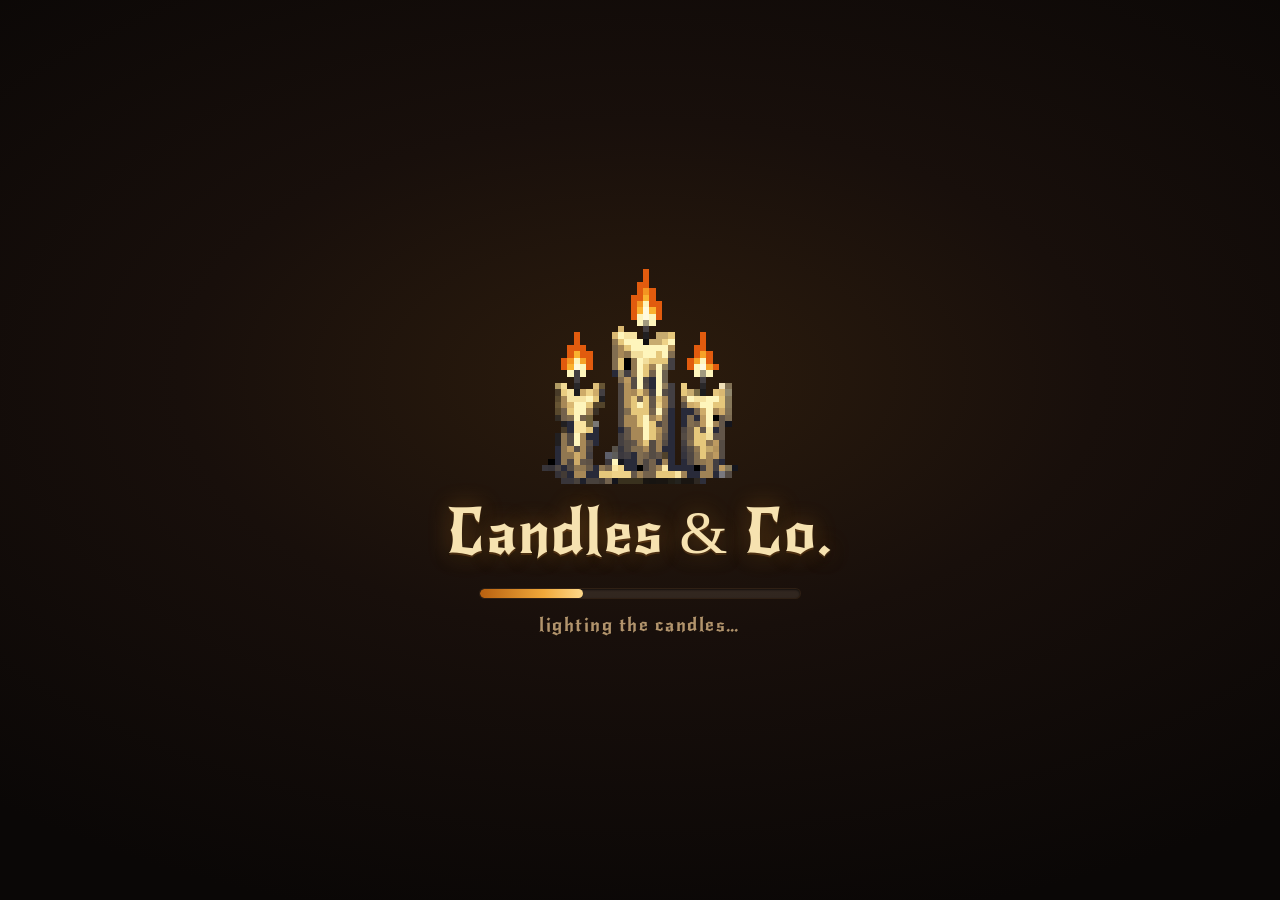
==== index.html @ 431077dd "deploy web build from bc159757f0d2effeca70d7230d800699253ac6e7 majicmaj/bonemates@bc159757f0d2effeca" ====
<!DOCTYPE html>
<html lang="en">
	<head>
		<meta charset="utf-8">
		<meta name="viewport" content="width=device-width, user-scalable=no, initial-scale=1.0">
		<title>Candles & Company</title>
		<style>
html, body, #canvas {
	margin: 0;
	padding: 0;
	border: 0;
}

body {
	color: white;
	background-color: black;
	overflow: hidden;
	touch-action: none;
}

#canvas {
	display: block;
}

#canvas:focus {
	outline: none;
}

#status, #status-splash, #status-progress {
	position: absolute;
	left: 0;
	right: 0;
}

#status, #status-splash {
	top: 0;
	bottom: 0;
}

#status {
	background-color: #0b0807;
	display: flex;
	flex-direction: column;
	justify-content: center;
	align-items: center;
	visibility: hidden;
}

#status-splash {
	max-height: 100%;
	max-width: 100%;
	margin: auto;
}

#status-splash.show-image--false {
	display: none;
}

#status-splash.fullsize--true {
	height: 100%;
	width: 100%;
	object-fit: contain;
}

#status-splash.use-filter--false {
	image-rendering: pixelated;
}

#status-progress, #status-notice {
	display: none;
}

#status-progress {
	bottom: 10%;
	width: 50%;
	margin: 0 auto;
}

#status-notice {
	background-color: #5b3943;
	border-radius: 0.5rem;
	border: 1px solid #9b3943;
	color: #e0e0e0;
	font-family: 'Noto Sans', 'Droid Sans', Arial, sans-serif;
	line-height: 1.3;
	margin: 0 2rem;
	overflow: hidden;
	padding: 1rem;
	text-align: center;
	z-index: 1;
}
		</style>
		<meta name='apple-mobile-web-app-capable' content='yes'><meta name='mobile-web-app-capable' content='yes'><meta name='apple-mobile-web-app-status-bar-style' content='black-translucent'><meta name='apple-mobile-web-app-title' content='Candles & Company'><meta name='theme-color' content='#0b0807'><link rel='icon' type='image/png' sizes='48x48' href='[data-uri]'><link rel='apple-touch-icon' type='image/png' href='[data-uri]'><style>@font-face{font-family:'NewRocker';font-display:swap;src:url([data-uri]) format('woff')}#status{background:radial-gradient(ellipse 78% 62% at 50% 42%,#2c1c0d 0%,#180f0b 46%,#0a0706 100%)!important;display:flex!important;flex-direction:column!important;align-items:center!important;justify-content:center!important;gap:0!important;padding:clamp(12px,4vh,44px) clamp(14px,5vw,48px)!important;box-sizing:border-box!important;overflow:hidden!important;text-align:center}#status-splash,#status-splash.fullsize--true{order:1;flex:0 0 auto;position:static!important;left:auto!important;right:auto!important;top:auto!important;bottom:auto!important;margin:0!important;width:auto!important;height:auto!important;max-width:min(46vw,196px)!important;max-height:min(30vh,224px)!important;object-fit:contain!important;image-rendering:pixelated;image-rendering:crisp-edges;animation:cc-flicker 3.3s ease-in-out infinite}@keyframes cc-flicker{0%,100%{opacity:1;filter:drop-shadow(0 0 22px rgba(255,172,62,.30))}17%{opacity:.96;filter:drop-shadow(0 0 14px rgba(255,172,62,.20))}38%{opacity:1;filter:drop-shadow(0 0 29px rgba(255,192,84,.36))}59%{opacity:.94;filter:drop-shadow(0 0 12px rgba(255,172,62,.17))}78%{opacity:1;filter:drop-shadow(0 0 24px rgba(255,182,72,.32))}}#status::before{order:2;flex:0 0 auto;content:'Candles & Co.';font-family:'NewRocker',Georgia,serif;font-size:clamp(22px,min(6.4vw,8.4vh),62px);line-height:1.08;white-space:nowrap;max-width:100%;margin:clamp(8px,1.8vh,18px) 0 0;color:#f6e2b0;letter-spacing:.02em;text-shadow:0 0 22px rgba(255,164,54,.36),0 2px 0 #3a2410,0 4px 14px rgba(0,0,0,.7)}#status-progress{order:3;flex:0 0 auto;position:static!important;left:auto!important;right:auto!important;top:auto!important;bottom:auto!important;-webkit-appearance:none;appearance:none;width:clamp(140px,42vw,320px)!important;max-width:100%!important;height:clamp(7px,1.1vh,11px)!important;margin:clamp(12px,2.4vh,24px) 0 0!important;padding:0!important;border:0!important;border-radius:99px;background:rgba(255,236,200,.10);box-shadow:inset 0 1px 2px rgba(0,0,0,.6),0 0 0 1px rgba(255,190,110,.09);overflow:hidden}#status-progress::-webkit-progress-bar{background:transparent}#status-progress::-webkit-progress-value{background:linear-gradient(90deg,#b8600f,#f0a83a 62%,#ffd98a);border-radius:99px}#status-progress::-moz-progress-bar{background:linear-gradient(90deg,#b8600f,#f0a83a 62%,#ffd98a);border-radius:99px}#status::after{order:4;flex:0 0 auto;content:'lighting the candles…';font-family:'NewRocker',Georgia,serif;font-size:clamp(11px,min(2.6vw,2.9vh),19px);line-height:1.3;margin:clamp(8px,1.6vh,16px) 0 0;max-width:100%;color:#cdac7e;letter-spacing:.08em;opacity:.85}#status-notice{order:5;flex:0 1 auto;box-sizing:border-box;max-width:min(88vw,560px)!important;max-height:56vh;overflow:auto!important;margin:clamp(12px,2.4vh,24px) 0 0!important;padding:clamp(10px,1.6vh,16px) clamp(12px,2.4vw,20px)!important;background:rgba(58,26,26,.94)!important;border:1px solid rgba(196,90,60,.55)!important;border-radius:10px!important;color:#f2dad0!important;font-family:'Noto Sans','Droid Sans',system-ui,-apple-system,Arial,sans-serif!important;font-size:clamp(12px,1.7vh,15px)!important;line-height:1.45!important;text-align:center!important;overflow-wrap:anywhere;z-index:1}#status:has(#status-notice[style*='block'])::after{display:none}#status:has(#status-notice[style*='block']) #status-splash{max-width:min(30vw,120px)!important;max-height:min(20vh,136px)!important}#status:has(#status-notice[style*='block'])::before{font-size:clamp(19px,min(5.2vw,6.2vh),42px);margin-top:clamp(6px,1.2vh,12px)}@media(prefers-reduced-motion:reduce){#status-splash,#status-splash.fullsize--true{animation:none;filter:drop-shadow(0 0 22px rgba(255,172,62,.30))}}</style>
	</head>
	<body>
		<canvas id="canvas">
			Your browser does not support the canvas tag.
		</canvas>

		<noscript>
			Your browser does not support JavaScript.
		</noscript>

		<div id="status">
			<img id="status-splash" class="show-image--true fullsize--true use-filter--false" src="index.png" alt="">
			<progress id="status-progress"></progress>
			<div id="status-notice"></div>
		</div>

		<script src="index.bc15975.js"></script>
		<script>
const GODOT_CONFIG = {"args":[],"canvasResizePolicy":2,"emscriptenPoolSize":8,"ensureCrossOriginIsolationHeaders":true,"executable":"index.bc15975","experimentalVK":false,"fileSizes":{"index.bc15975.pck":17781012,"index.bc15975.wasm":37700666},"focusCanvas":true,"gdextensionLibs":[],"godotPoolSize":4};
const GODOT_THREADS_ENABLED = false;
const engine = new Engine(GODOT_CONFIG);

(function () {
	const statusOverlay = document.getElementById('status');
	const statusProgress = document.getElementById('status-progress');
	const statusNotice = document.getElementById('status-notice');

	let initializing = true;
	let statusMode = '';

	function setStatusMode(mode) {
		if (statusMode === mode || !initializing) {
			return;
		}
		if (mode === 'hidden') {
			statusOverlay.remove();
			initializing = false;
			return;
		}
		statusOverlay.style.visibility = 'visible';
		statusProgress.style.display = mode === 'progress' ? 'block' : 'none';
		statusNotice.style.display = mode === 'notice' ? 'block' : 'none';
		statusMode = mode;
	}

	function setStatusNotice(text) {
		while (statusNotice.lastChild) {
			statusNotice.removeChild(statusNotice.lastChild);
		}
		const lines = text.split('\n');
		lines.forEach((line) => {
			statusNotice.appendChild(document.createTextNode(line));
			statusNotice.appendChild(document.createElement('br'));
		});
	}

	function displayFailureNotice(err) {
		console.error(err);
		if (err instanceof Error) {
			setStatusNotice(err.message);
		} else if (typeof err === 'string') {
			setStatusNotice(err);
		} else {
			setStatusNotice('An unknown error occurred.');
		}
		setStatusMode('notice');
		initializing = false;
	}

	const missing = Engine.getMissingFeatures({
		threads: GODOT_THREADS_ENABLED,
	});

	if (missing.length !== 0) {
		if (GODOT_CONFIG['serviceWorker'] && GODOT_CONFIG['ensureCrossOriginIsolationHeaders'] && 'serviceWorker' in navigator) {
			let serviceWorkerRegistrationPromise;
			try {
				serviceWorkerRegistrationPromise = navigator.serviceWorker.getRegistration();
			} catch (err) {
				serviceWorkerRegistrationPromise = Promise.reject(new Error('Service worker registration failed.'));
			}
			// There's a chance that installing the service worker would fix the issue
			Promise.race([
				serviceWorkerRegistrationPromise.then((registration) => {
					if (registration != null) {
						return Promise.reject(new Error('Service worker already exists.'));
					}
					return registration;
				}).then(() => engine.installServiceWorker()),
				// For some reason, `getRegistration()` can stall
				new Promise((resolve) => {
					setTimeout(() => resolve(), 2000);
				}),
			]).then(() => {
				// Reload if there was no error.
				window.location.reload();
			}).catch((err) => {
				console.error('Error while registering service worker:', err);
			});
		} else {
			// Display the message as usual
			const missingMsg = 'Error\nThe following features required to run Godot projects on the Web are missing:\n';
			displayFailureNotice(missingMsg + missing.join('\n'));
		}
	} else {
		setStatusMode('progress');
		engine.startGame({
			'onProgress': function (current, total) {
				if (current > 0 && total > 0) {
					statusProgress.value = current;
					statusProgress.max = total;
				} else {
					statusProgress.removeAttribute('value');
					statusProgress.removeAttribute('max');
				}
			},
		}).then(() => {
			setStatusMode('hidden');
		}, displayFailureNotice);
	}
}());
		</script>
	<!-- Injected before </body> at deploy time (see .github/workflows/deploy-web.yml).
     bc15975 is replaced with the deployed short SHA. The heavy engine assets are
     content-hashed per deploy (index.<sha>.wasm/.pck/.js), so a fresh index.html always
     pulls fresh assets — this script only bridges the gap while index.html itself is still
     browser-cached: it polls version.txt (never cached) and, when a newer build exists,
     auto-reloads at boot (before you're deep in a run) or offers an Update button. -->
<script>
(function () {
  var BUILD = "bc15975";
  var checking = false, first = true;
  function banner(latest) {
    if (document.getElementById("bm-update")) return;
    var b = document.createElement("button");
    b.id = "bm-update";
    b.textContent = "🔄 New version available — Update";
    b.style.cssText = "position:fixed;top:12px;left:50%;transform:translateX(-50%);z-index:2147483647;"
      + "font:600 15px/1.1 Georgia,serif;color:#1a1208;background:#e8b34a;border:2px solid #7a4a12;"
      + "border-radius:9px;padding:11px 18px;cursor:pointer;box-shadow:0 4px 16px rgba(0,0,0,.55)";
    b.onclick = function () { location.href = location.pathname + "?v=" + latest; };
    (document.body || document.documentElement).appendChild(b);
  }
  function check(auto) {
    if (checking) return; checking = true;
    fetch("version.txt?_=" + Date.now(), { cache: "no-store" })
      .then(function (r) { return r.ok ? r.text() : null; })
      .then(function (t) {
        if (!t) return;
        t = t.trim();
        if (!t || t === BUILD) return;
        var already = location.search.indexOf("v=" + t) !== -1;   // guard against reload loops on CDN lag
        if (auto && first && !already) { location.replace(location.pathname + "?v=" + t); return; }
        banner(t);
      })
      .catch(function () {})
      .then(function () { checking = false; first = false; });
  }
  setTimeout(function () { check(true); }, 2000);            // auto-update at boot
  window.addEventListener("focus", function () { check(false); });  // button on tab refocus
  window.addEventListener("error", function (e) {           // stale HTML 404'd a hashed asset -> recover now
    var t = e && e.target, src = (t && (t.src || t.href)) || "";
    if (/\.(wasm|pck|js)(\?|$)/.test(src)) check(true);
  }, true);
})();
</script>

</body>
</html>
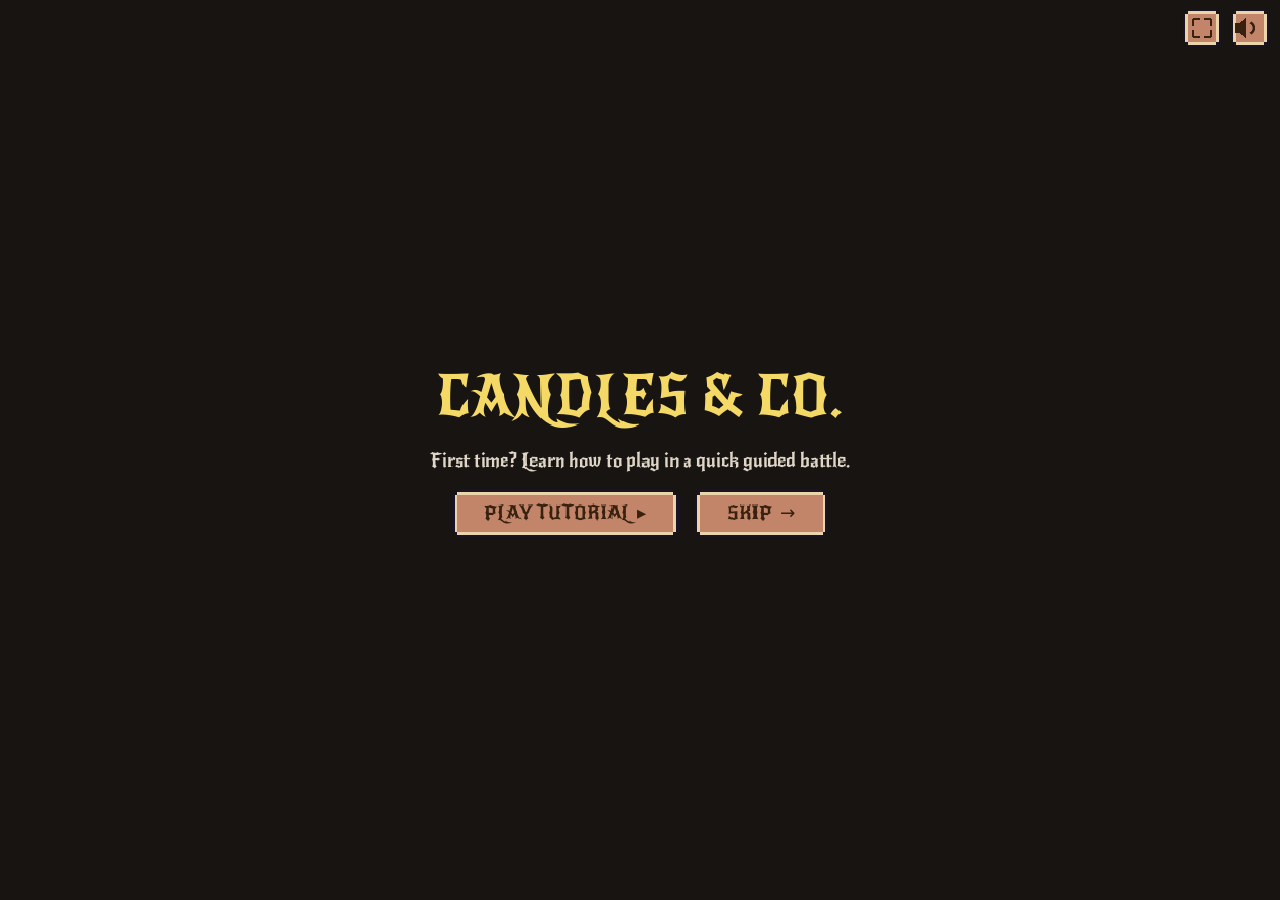
==== commit ba6fb608: "deploy web build from 033a53385595662e58adb7cfa5ecfa0625160a9c (local export)" ====
--- a/index.html
+++ b/index.html
@@ -107,9 +107,9 @@
 			<div id="status-notice"></div>
 		</div>
 
-		<script src="index.bc15975.js"></script>
+		<script src="index.033a533.js"></script>
 		<script>
-const GODOT_CONFIG = {"args":[],"canvasResizePolicy":2,"emscriptenPoolSize":8,"ensureCrossOriginIsolationHeaders":true,"executable":"index.bc15975","experimentalVK":false,"fileSizes":{"index.bc15975.pck":17781012,"index.bc15975.wasm":37700666},"focusCanvas":true,"gdextensionLibs":[],"godotPoolSize":4};
+const GODOT_CONFIG = {"args":[],"canvasResizePolicy":2,"emscriptenPoolSize":8,"ensureCrossOriginIsolationHeaders":true,"executable":"index.033a533","experimentalVK":false,"fileSizes":{"index.033a533.pck":18073824,"index.033a533.wasm":37700666},"focusCanvas":true,"gdextensionLibs":[],"godotPoolSize":4};
 const GODOT_THREADS_ENABLED = false;
 const engine = new Engine(GODOT_CONFIG);
 
@@ -214,14 +214,14 @@
 }());
 		</script>
 	<!-- Injected before </body> at deploy time (see .github/workflows/deploy-web.yml).
-     bc15975 is replaced with the deployed short SHA. The heavy engine assets are
+     033a533 is replaced with the deployed short SHA. The heavy engine assets are
      content-hashed per deploy (index.<sha>.wasm/.pck/.js), so a fresh index.html always
      pulls fresh assets — this script only bridges the gap while index.html itself is still
      browser-cached: it polls version.txt (never cached) and, when a newer build exists,
      auto-reloads at boot (before you're deep in a run) or offers an Update button. -->
 <script>
 (function () {
-  var BUILD = "bc15975";
+  var BUILD = "033a533";
   var checking = false, first = true;
   function banner(latest) {
     if (document.getElementById("bm-update")) return;
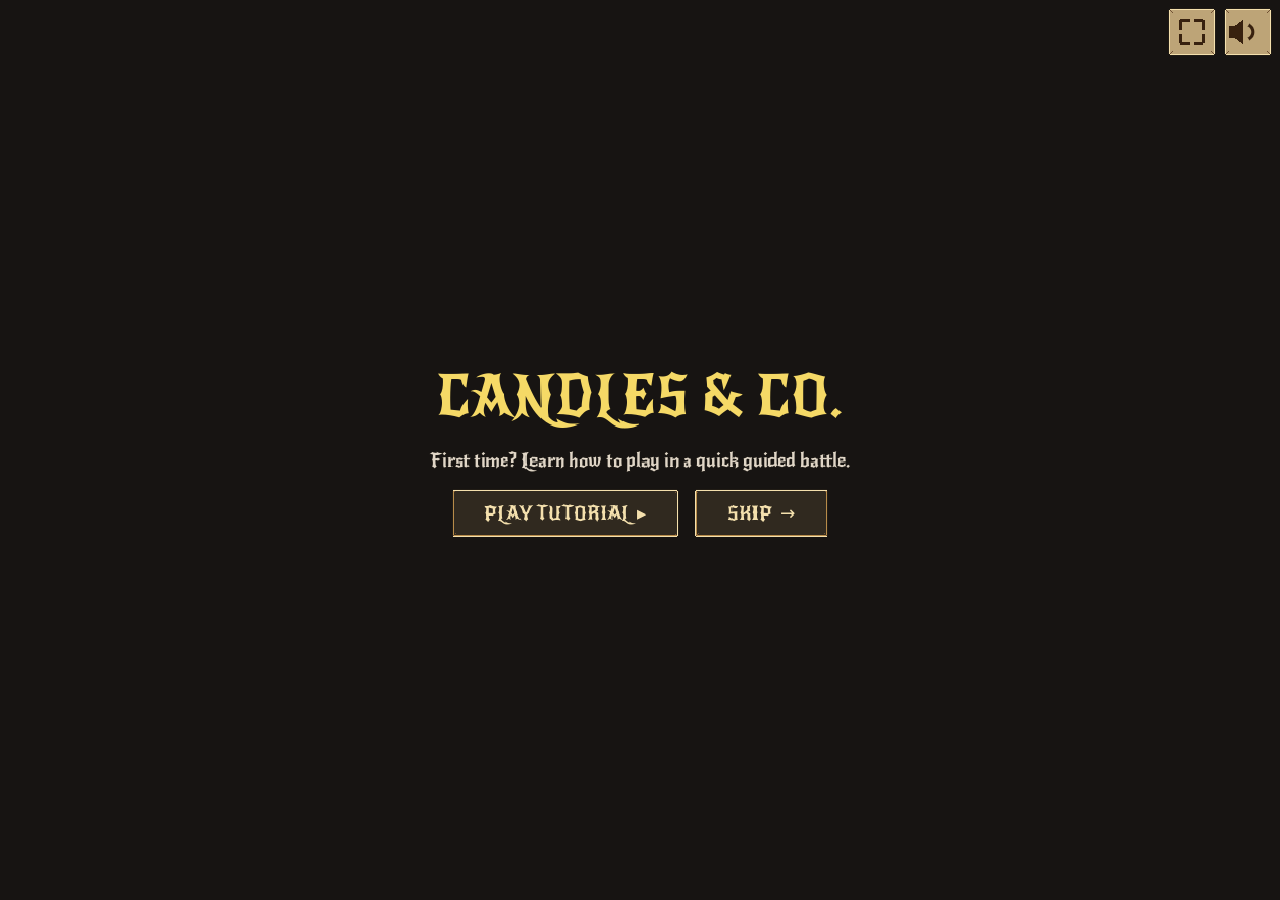
==== commit ea9eeccb: "Deploy merged PR #67 (c1f5099)" ====
--- a/index.html
+++ b/index.html
@@ -107,9 +107,9 @@
 			<div id="status-notice"></div>
 		</div>
 
-		<script src="index.033a533.js"></script>
+		<script src="index.c1f5099.js"></script>
 		<script>
-const GODOT_CONFIG = {"args":[],"canvasResizePolicy":2,"emscriptenPoolSize":8,"ensureCrossOriginIsolationHeaders":true,"executable":"index.033a533","experimentalVK":false,"fileSizes":{"index.033a533.pck":18073824,"index.033a533.wasm":37700666},"focusCanvas":true,"gdextensionLibs":[],"godotPoolSize":4};
+const GODOT_CONFIG = {"args":[],"canvasResizePolicy":2,"emscriptenPoolSize":8,"ensureCrossOriginIsolationHeaders":true,"executable":"index.c1f5099","experimentalVK":false,"fileSizes":{"index.c1f5099.pck":20699188,"index.c1f5099.wasm":37700666},"focusCanvas":true,"gdextensionLibs":[],"godotPoolSize":4};
 const GODOT_THREADS_ENABLED = false;
 const engine = new Engine(GODOT_CONFIG);
 
@@ -214,14 +214,14 @@
 }());
 		</script>
 	<!-- Injected before </body> at deploy time (see .github/workflows/deploy-web.yml).
-     033a533 is replaced with the deployed short SHA. The heavy engine assets are
+     c1f5099 is replaced with the deployed short SHA. The heavy engine assets are
      content-hashed per deploy (index.<sha>.wasm/.pck/.js), so a fresh index.html always
      pulls fresh assets — this script only bridges the gap while index.html itself is still
      browser-cached: it polls version.txt (never cached) and, when a newer build exists,
      auto-reloads at boot (before you're deep in a run) or offers an Update button. -->
 <script>
 (function () {
-  var BUILD = "033a533";
+  var BUILD = "c1f5099";
   var checking = false, first = true;
   function banner(latest) {
     if (document.getElementById("bm-update")) return;
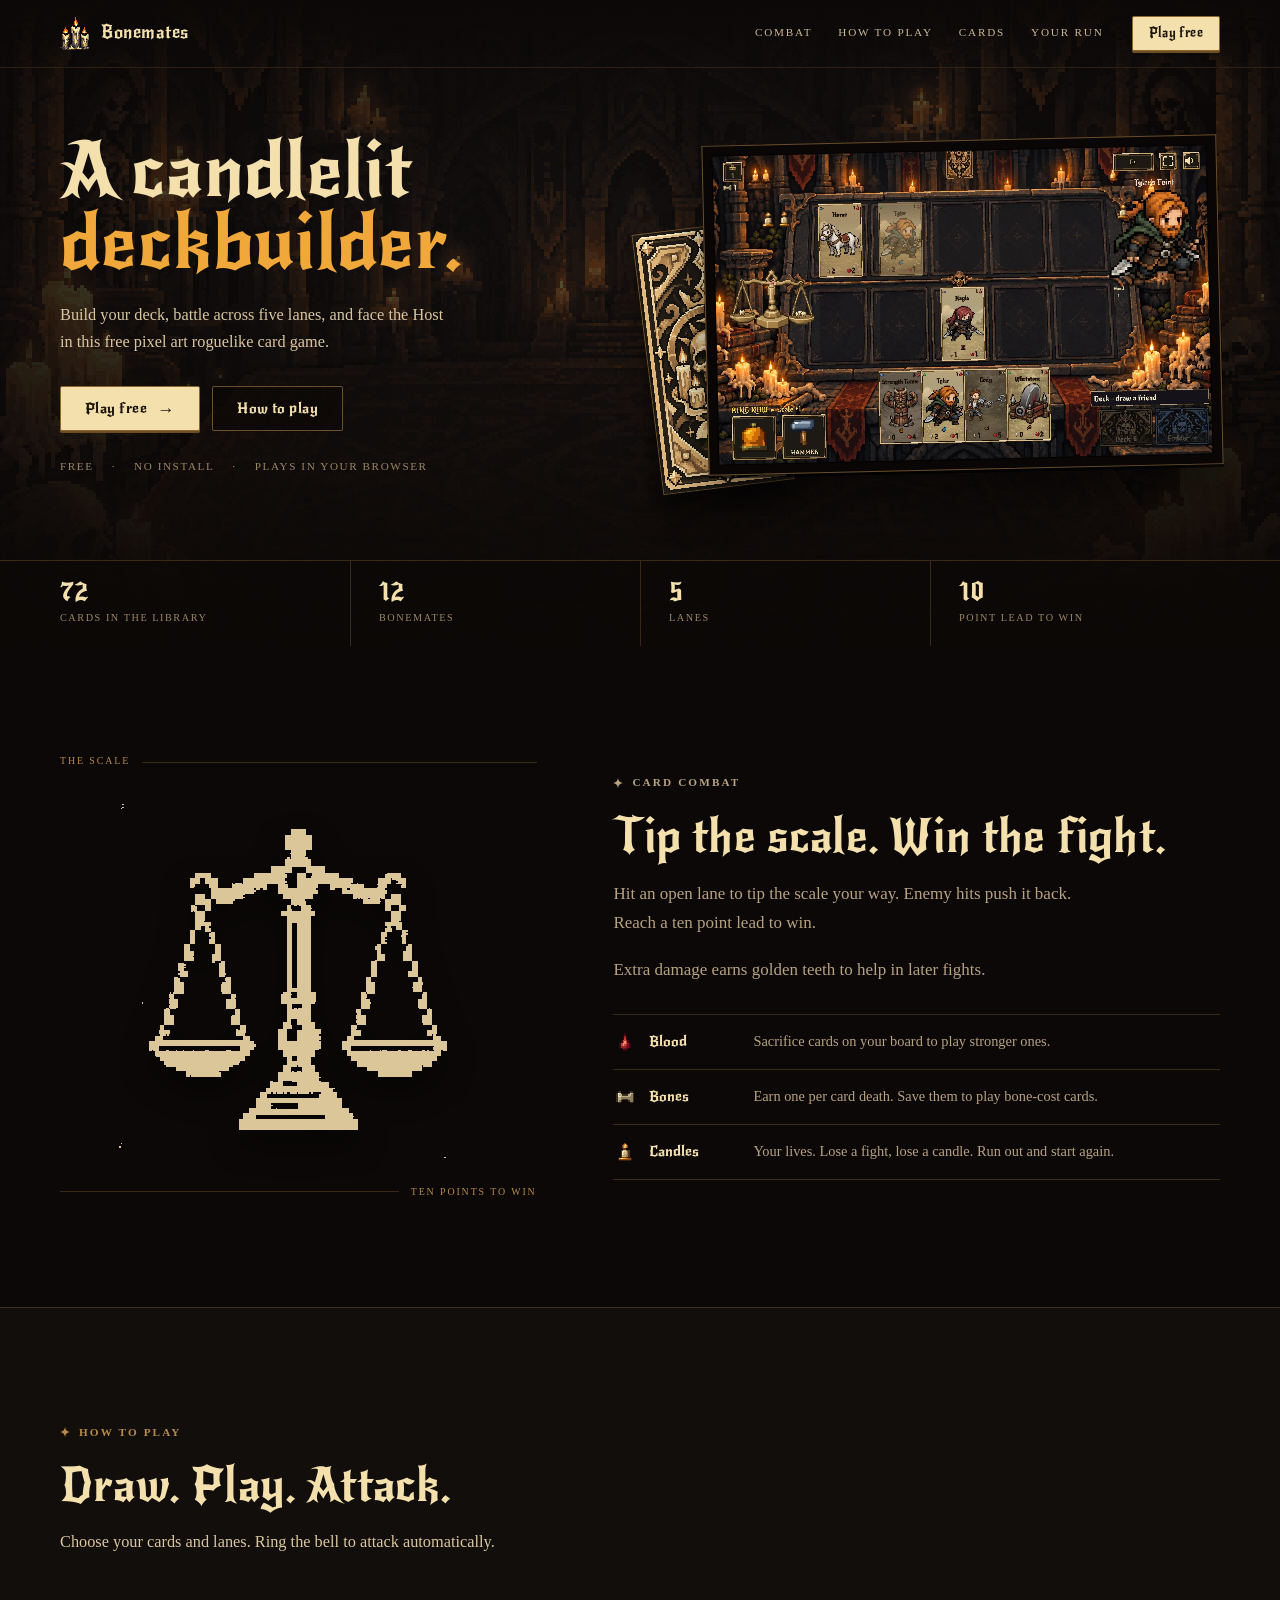
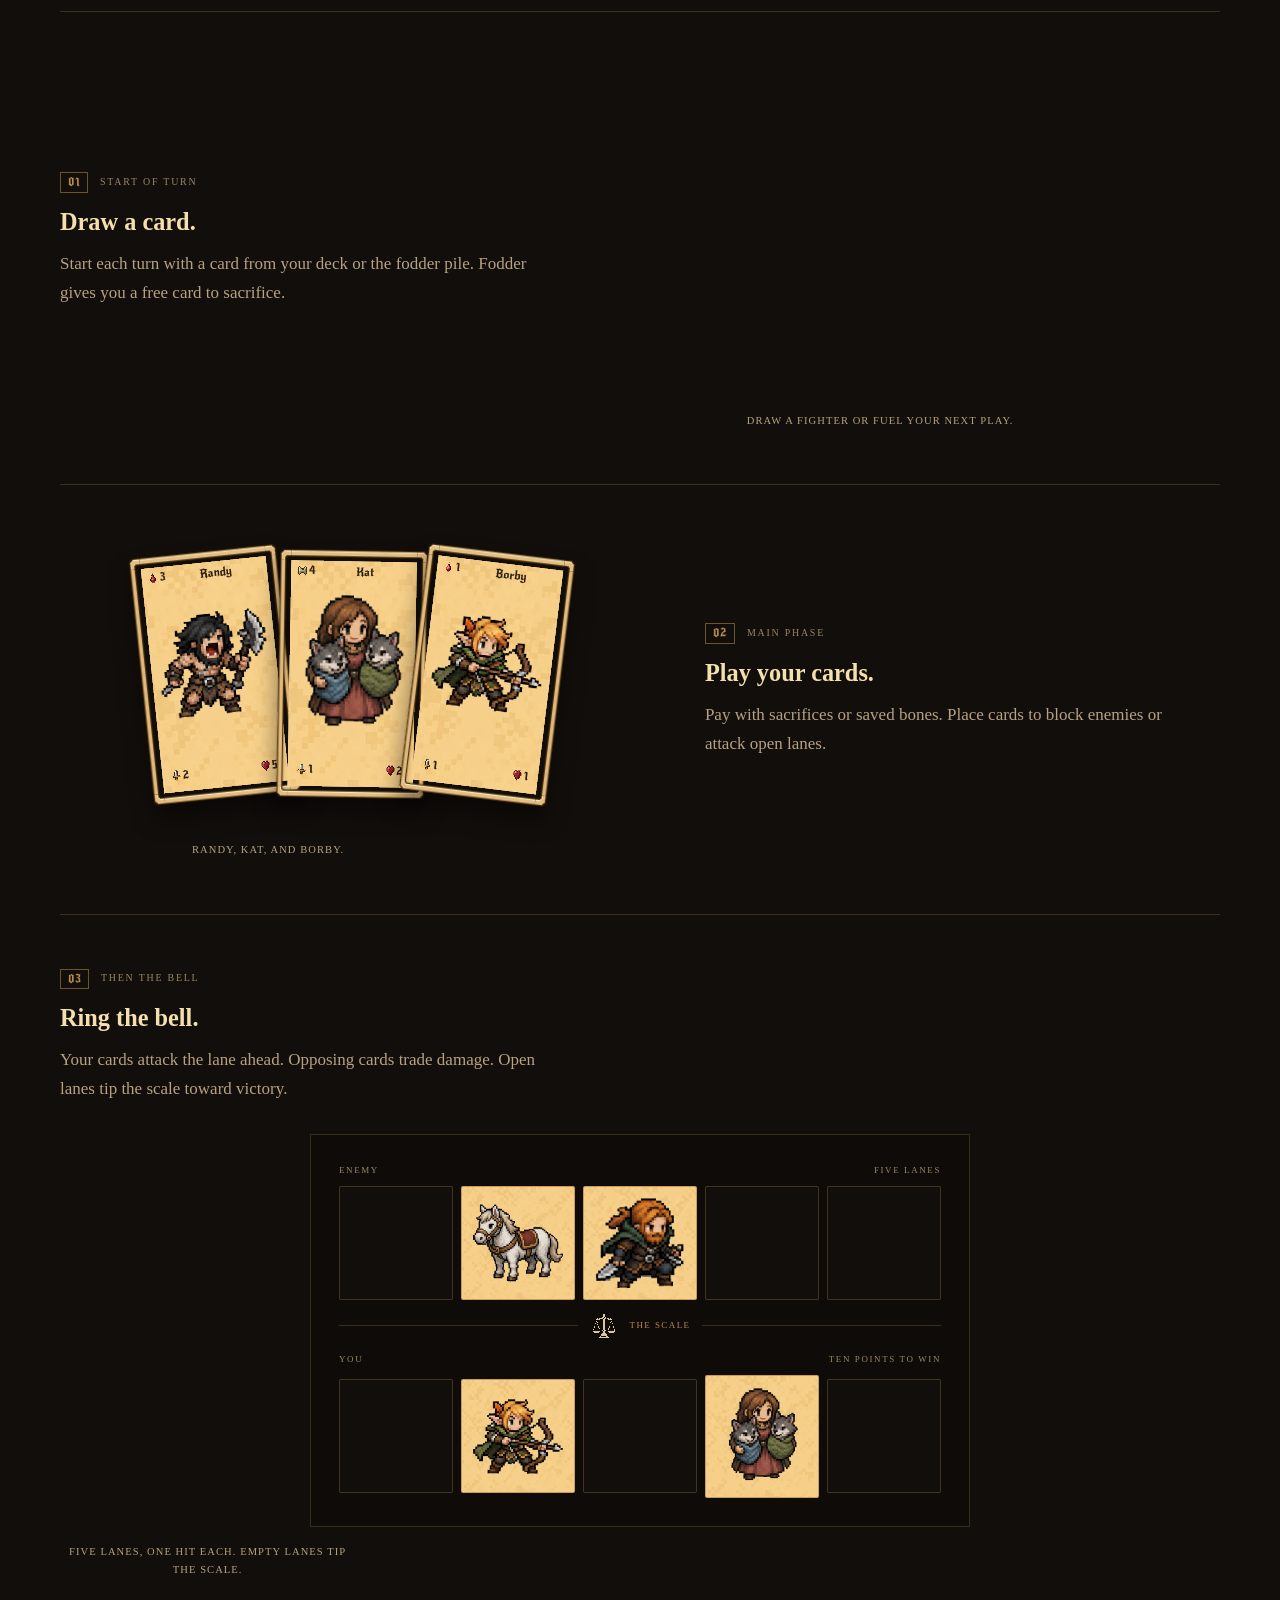
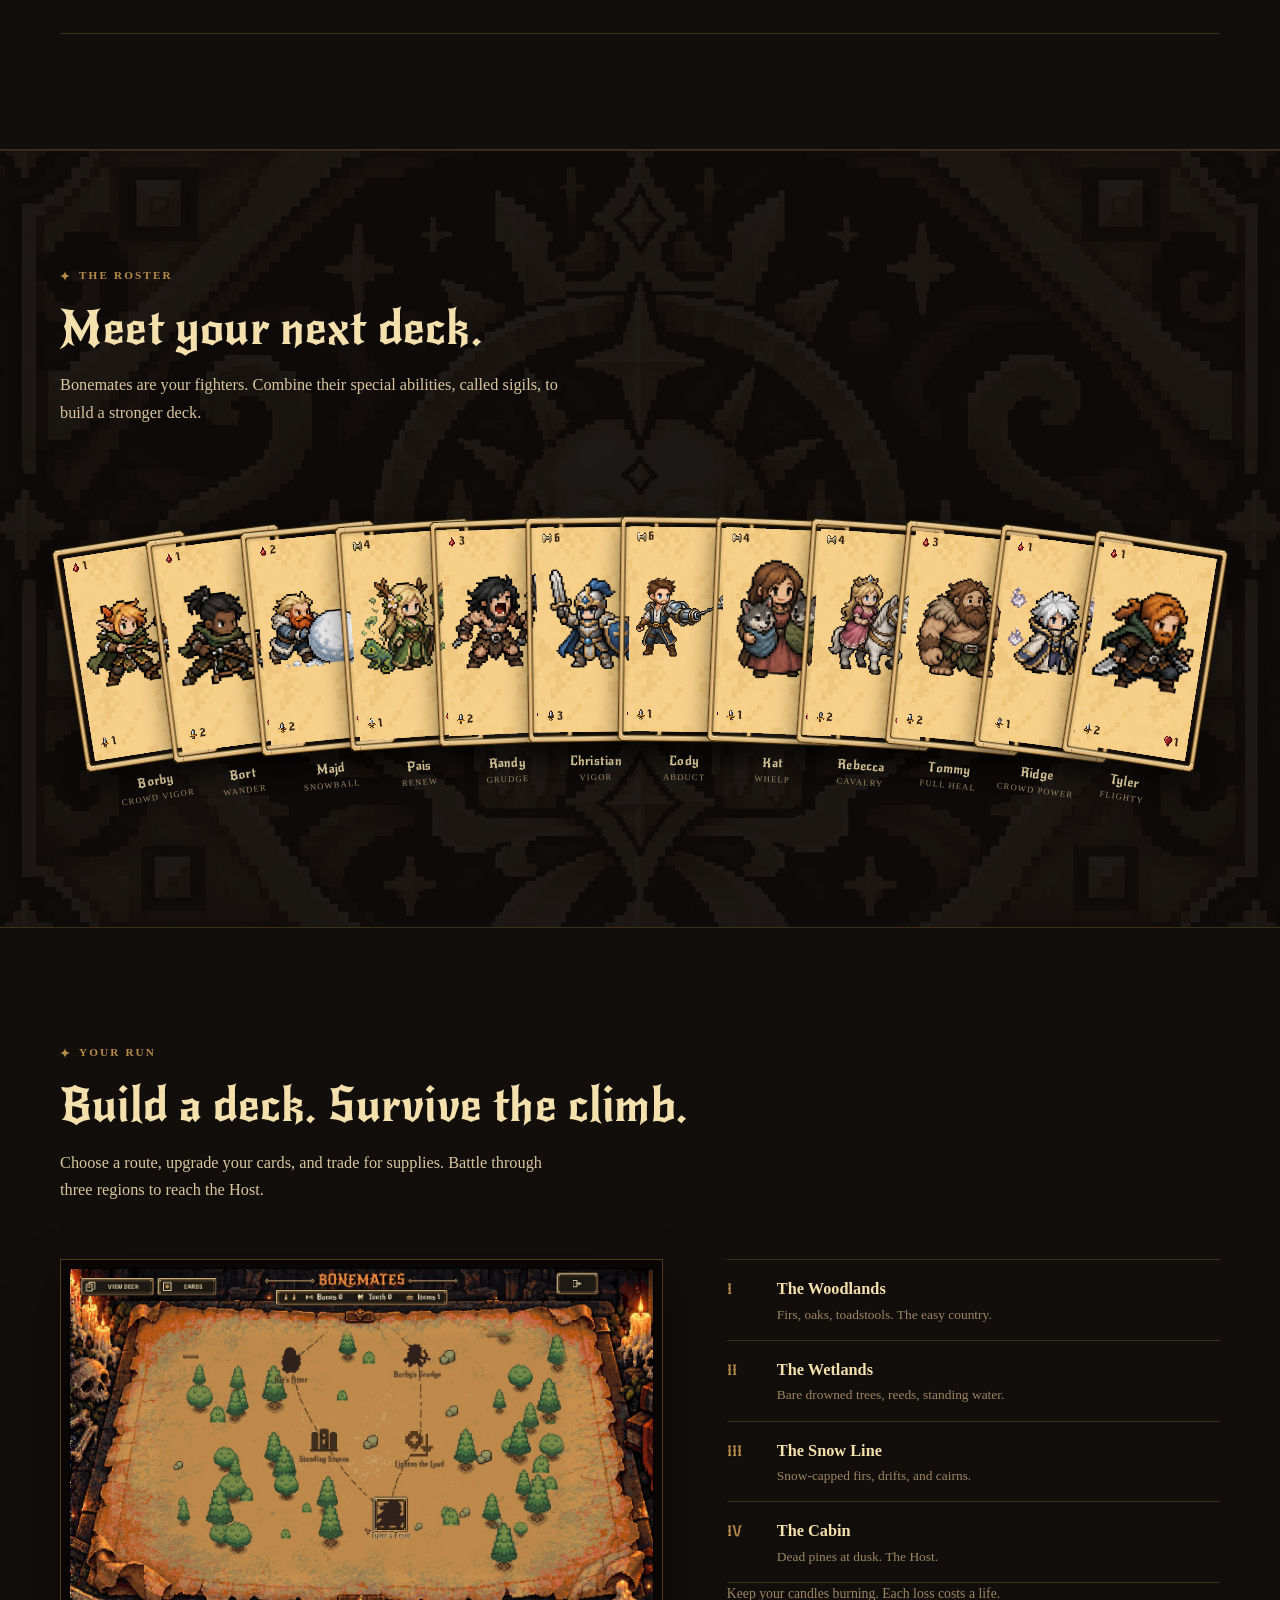
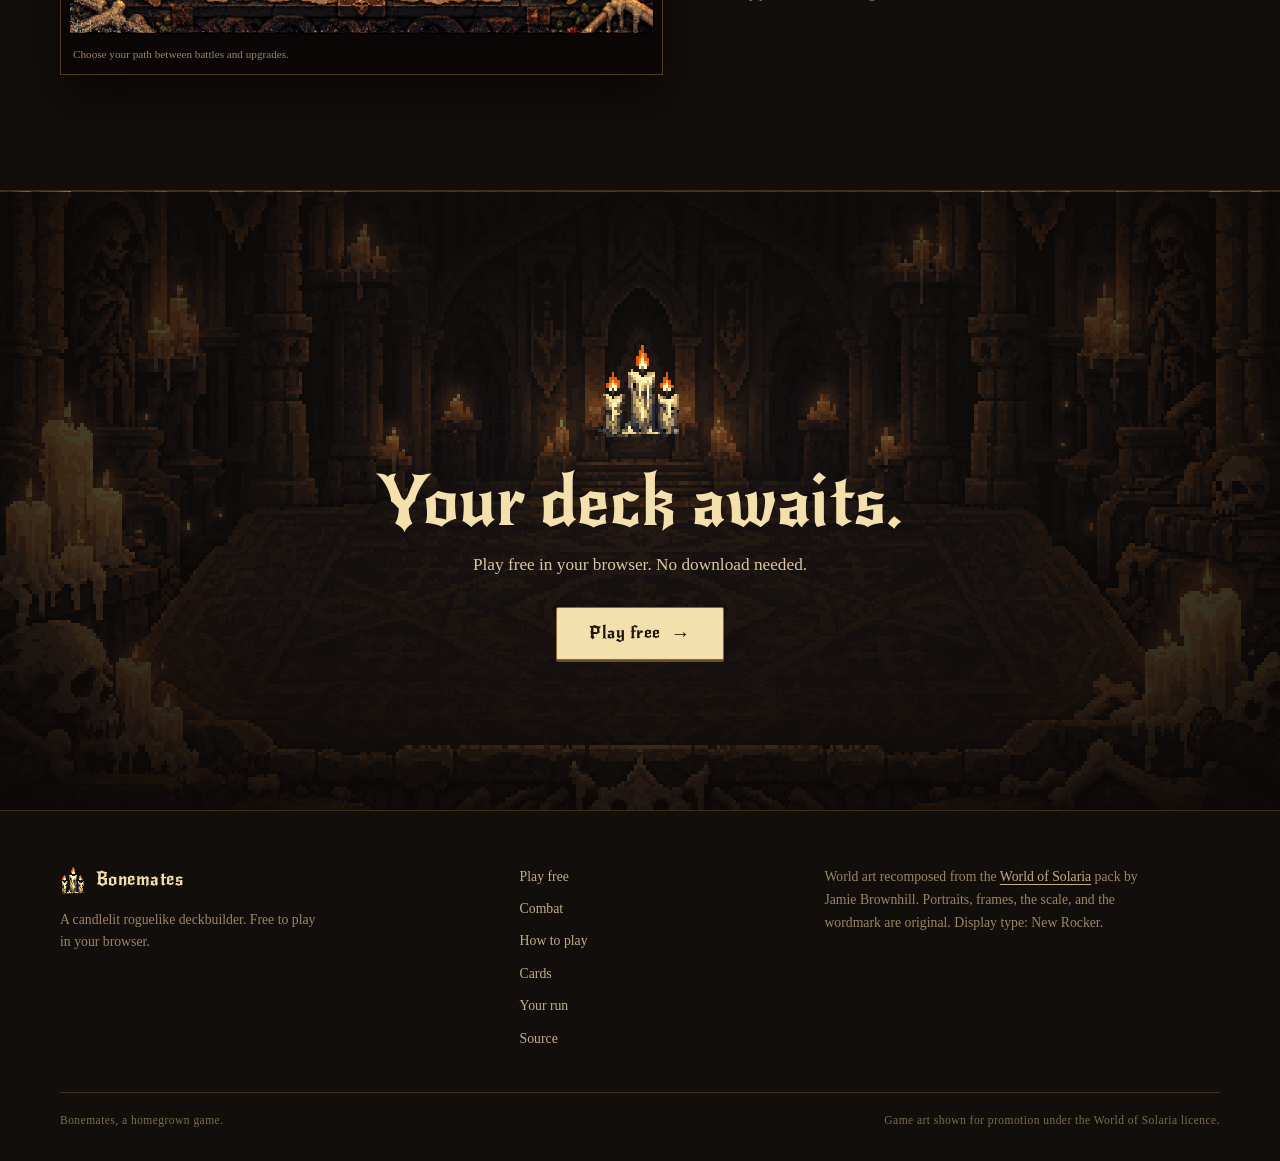
==== commit 9ff8719c: "deploy web build from d102ff09f34ace4d35803accad1005004f16de8d majicmaj/bonemates@d102ff09f34ace4d35" ====
--- a/index.html
+++ b/index.html
@@ -1,263 +1,393 @@
 <!DOCTYPE html>
 <html lang="en">
-	<head>
-		<meta charset="utf-8">
-		<meta name="viewport" content="width=device-width, user-scalable=no, initial-scale=1.0">
-		<title>Candles & Company</title>
-		<style>
-html, body, #canvas {
-	margin: 0;
-	padding: 0;
-	border: 0;
-}
-
-body {
-	color: white;
-	background-color: black;
-	overflow: hidden;
-	touch-action: none;
-}
-
-#canvas {
-	display: block;
-}
-
-#canvas:focus {
-	outline: none;
-}
-
-#status, #status-splash, #status-progress {
-	position: absolute;
-	left: 0;
-	right: 0;
-}
-
-#status, #status-splash {
-	top: 0;
-	bottom: 0;
-}
-
-#status {
-	background-color: #0b0807;
-	display: flex;
-	flex-direction: column;
-	justify-content: center;
-	align-items: center;
-	visibility: hidden;
-}
-
-#status-splash {
-	max-height: 100%;
-	max-width: 100%;
-	margin: auto;
-}
-
-#status-splash.show-image--false {
-	display: none;
-}
-
-#status-splash.fullsize--true {
-	height: 100%;
-	width: 100%;
-	object-fit: contain;
-}
-
-#status-splash.use-filter--false {
-	image-rendering: pixelated;
-}
-
-#status-progress, #status-notice {
-	display: none;
-}
-
-#status-progress {
-	bottom: 10%;
-	width: 50%;
-	margin: 0 auto;
-}
-
-#status-notice {
-	background-color: #5b3943;
-	border-radius: 0.5rem;
-	border: 1px solid #9b3943;
-	color: #e0e0e0;
-	font-family: 'Noto Sans', 'Droid Sans', Arial, sans-serif;
-	line-height: 1.3;
-	margin: 0 2rem;
-	overflow: hidden;
-	padding: 1rem;
-	text-align: center;
-	z-index: 1;
-}
-		</style>
-		<meta name='apple-mobile-web-app-capable' content='yes'><meta name='mobile-web-app-capable' content='yes'><meta name='apple-mobile-web-app-status-bar-style' content='black-translucent'><meta name='apple-mobile-web-app-title' content='Candles & Company'><meta name='theme-color' content='#0b0807'><link rel='icon' type='image/png' sizes='48x48' href='[data-uri]'><link rel='apple-touch-icon' type='image/png' href='[data-uri]'><style>@font-face{font-family:'NewRocker';font-display:swap;src:url([data-uri]) format('woff')}#status{background:radial-gradient(ellipse 78% 62% at 50% 42%,#2c1c0d 0%,#180f0b 46%,#0a0706 100%)!important;display:flex!important;flex-direction:column!important;align-items:center!important;justify-content:center!important;gap:0!important;padding:clamp(12px,4vh,44px) clamp(14px,5vw,48px)!important;box-sizing:border-box!important;overflow:hidden!important;text-align:center}#status-splash,#status-splash.fullsize--true{order:1;flex:0 0 auto;position:static!important;left:auto!important;right:auto!important;top:auto!important;bottom:auto!important;margin:0!important;width:auto!important;height:auto!important;max-width:min(46vw,196px)!important;max-height:min(30vh,224px)!important;object-fit:contain!important;image-rendering:pixelated;image-rendering:crisp-edges;animation:cc-flicker 3.3s ease-in-out infinite}@keyframes cc-flicker{0%,100%{opacity:1;filter:drop-shadow(0 0 22px rgba(255,172,62,.30))}17%{opacity:.96;filter:drop-shadow(0 0 14px rgba(255,172,62,.20))}38%{opacity:1;filter:drop-shadow(0 0 29px rgba(255,192,84,.36))}59%{opacity:.94;filter:drop-shadow(0 0 12px rgba(255,172,62,.17))}78%{opacity:1;filter:drop-shadow(0 0 24px rgba(255,182,72,.32))}}#status::before{order:2;flex:0 0 auto;content:'Candles & Co.';font-family:'NewRocker',Georgia,serif;font-size:clamp(22px,min(6.4vw,8.4vh),62px);line-height:1.08;white-space:nowrap;max-width:100%;margin:clamp(8px,1.8vh,18px) 0 0;color:#f6e2b0;letter-spacing:.02em;text-shadow:0 0 22px rgba(255,164,54,.36),0 2px 0 #3a2410,0 4px 14px rgba(0,0,0,.7)}#status-progress{order:3;flex:0 0 auto;position:static!important;left:auto!important;right:auto!important;top:auto!important;bottom:auto!important;-webkit-appearance:none;appearance:none;width:clamp(140px,42vw,320px)!important;max-width:100%!important;height:clamp(7px,1.1vh,11px)!important;margin:clamp(12px,2.4vh,24px) 0 0!important;padding:0!important;border:0!important;border-radius:99px;background:rgba(255,236,200,.10);box-shadow:inset 0 1px 2px rgba(0,0,0,.6),0 0 0 1px rgba(255,190,110,.09);overflow:hidden}#status-progress::-webkit-progress-bar{background:transparent}#status-progress::-webkit-progress-value{background:linear-gradient(90deg,#b8600f,#f0a83a 62%,#ffd98a);border-radius:99px}#status-progress::-moz-progress-bar{background:linear-gradient(90deg,#b8600f,#f0a83a 62%,#ffd98a);border-radius:99px}#status::after{order:4;flex:0 0 auto;content:'lighting the candles…';font-family:'NewRocker',Georgia,serif;font-size:clamp(11px,min(2.6vw,2.9vh),19px);line-height:1.3;margin:clamp(8px,1.6vh,16px) 0 0;max-width:100%;color:#cdac7e;letter-spacing:.08em;opacity:.85}#status-notice{order:5;flex:0 1 auto;box-sizing:border-box;max-width:min(88vw,560px)!important;max-height:56vh;overflow:auto!important;margin:clamp(12px,2.4vh,24px) 0 0!important;padding:clamp(10px,1.6vh,16px) clamp(12px,2.4vw,20px)!important;background:rgba(58,26,26,.94)!important;border:1px solid rgba(196,90,60,.55)!important;border-radius:10px!important;color:#f2dad0!important;font-family:'Noto Sans','Droid Sans',system-ui,-apple-system,Arial,sans-serif!important;font-size:clamp(12px,1.7vh,15px)!important;line-height:1.45!important;text-align:center!important;overflow-wrap:anywhere;z-index:1}#status:has(#status-notice[style*='block'])::after{display:none}#status:has(#status-notice[style*='block']) #status-splash{max-width:min(30vw,120px)!important;max-height:min(20vh,136px)!important}#status:has(#status-notice[style*='block'])::before{font-size:clamp(19px,min(5.2vw,6.2vh),42px);margin-top:clamp(6px,1.2vh,12px)}@media(prefers-reduced-motion:reduce){#status-splash,#status-splash.fullsize--true{animation:none;filter:drop-shadow(0 0 22px rgba(255,172,62,.30))}}</style>
-	</head>
-	<body>
-		<canvas id="canvas">
-			Your browser does not support the canvas tag.
-		</canvas>
-
-		<noscript>
-			Your browser does not support JavaScript.
-		</noscript>
-
-		<div id="status">
-			<img id="status-splash" class="show-image--true fullsize--true use-filter--false" src="index.png" alt="">
-			<progress id="status-progress"></progress>
-			<div id="status-notice"></div>
-		</div>
-
-		<script src="index.c1f5099.js"></script>
-		<script>
-const GODOT_CONFIG = {"args":[],"canvasResizePolicy":2,"emscriptenPoolSize":8,"ensureCrossOriginIsolationHeaders":true,"executable":"index.c1f5099","experimentalVK":false,"fileSizes":{"index.c1f5099.pck":20699188,"index.c1f5099.wasm":37700666},"focusCanvas":true,"gdextensionLibs":[],"godotPoolSize":4};
-const GODOT_THREADS_ENABLED = false;
-const engine = new Engine(GODOT_CONFIG);
-
-(function () {
-	const statusOverlay = document.getElementById('status');
-	const statusProgress = document.getElementById('status-progress');
-	const statusNotice = document.getElementById('status-notice');
-
-	let initializing = true;
-	let statusMode = '';
-
-	function setStatusMode(mode) {
-		if (statusMode === mode || !initializing) {
-			return;
-		}
-		if (mode === 'hidden') {
-			statusOverlay.remove();
-			initializing = false;
-			return;
-		}
-		statusOverlay.style.visibility = 'visible';
-		statusProgress.style.display = mode === 'progress' ? 'block' : 'none';
-		statusNotice.style.display = mode === 'notice' ? 'block' : 'none';
-		statusMode = mode;
-	}
-
-	function setStatusNotice(text) {
-		while (statusNotice.lastChild) {
-			statusNotice.removeChild(statusNotice.lastChild);
-		}
-		const lines = text.split('\n');
-		lines.forEach((line) => {
-			statusNotice.appendChild(document.createTextNode(line));
-			statusNotice.appendChild(document.createElement('br'));
-		});
-	}
-
-	function displayFailureNotice(err) {
-		console.error(err);
-		if (err instanceof Error) {
-			setStatusNotice(err.message);
-		} else if (typeof err === 'string') {
-			setStatusNotice(err);
-		} else {
-			setStatusNotice('An unknown error occurred.');
-		}
-		setStatusMode('notice');
-		initializing = false;
-	}
-
-	const missing = Engine.getMissingFeatures({
-		threads: GODOT_THREADS_ENABLED,
-	});
-
-	if (missing.length !== 0) {
-		if (GODOT_CONFIG['serviceWorker'] && GODOT_CONFIG['ensureCrossOriginIsolationHeaders'] && 'serviceWorker' in navigator) {
-			let serviceWorkerRegistrationPromise;
-			try {
-				serviceWorkerRegistrationPromise = navigator.serviceWorker.getRegistration();
-			} catch (err) {
-				serviceWorkerRegistrationPromise = Promise.reject(new Error('Service worker registration failed.'));
-			}
-			// There's a chance that installing the service worker would fix the issue
-			Promise.race([
-				serviceWorkerRegistrationPromise.then((registration) => {
-					if (registration != null) {
-						return Promise.reject(new Error('Service worker already exists.'));
-					}
-					return registration;
-				}).then(() => engine.installServiceWorker()),
-				// For some reason, `getRegistration()` can stall
-				new Promise((resolve) => {
-					setTimeout(() => resolve(), 2000);
-				}),
-			]).then(() => {
-				// Reload if there was no error.
-				window.location.reload();
-			}).catch((err) => {
-				console.error('Error while registering service worker:', err);
-			});
-		} else {
-			// Display the message as usual
-			const missingMsg = 'Error\nThe following features required to run Godot projects on the Web are missing:\n';
-			displayFailureNotice(missingMsg + missing.join('\n'));
-		}
-	} else {
-		setStatusMode('progress');
-		engine.startGame({
-			'onProgress': function (current, total) {
-				if (current > 0 && total > 0) {
-					statusProgress.value = current;
-					statusProgress.max = total;
-				} else {
-					statusProgress.removeAttribute('value');
-					statusProgress.removeAttribute('max');
-				}
-			},
-		}).then(() => {
-			setStatusMode('hidden');
-		}, displayFailureNotice);
-	}
-}());
-		</script>
-	<!-- Injected before </body> at deploy time (see .github/workflows/deploy-web.yml).
-     c1f5099 is replaced with the deployed short SHA. The heavy engine assets are
-     content-hashed per deploy (index.<sha>.wasm/.pck/.js), so a fresh index.html always
-     pulls fresh assets — this script only bridges the gap while index.html itself is still
-     browser-cached: it polls version.txt (never cached) and, when a newer build exists,
-     auto-reloads at boot (before you're deep in a run) or offers an Update button. -->
-<script>
-(function () {
-  var BUILD = "c1f5099";
-  var checking = false, first = true;
-  function banner(latest) {
-    if (document.getElementById("bm-update")) return;
-    var b = document.createElement("button");
-    b.id = "bm-update";
-    b.textContent = "🔄 New version available — Update";
-    b.style.cssText = "position:fixed;top:12px;left:50%;transform:translateX(-50%);z-index:2147483647;"
-      + "font:600 15px/1.1 Georgia,serif;color:#1a1208;background:#e8b34a;border:2px solid #7a4a12;"
-      + "border-radius:9px;padding:11px 18px;cursor:pointer;box-shadow:0 4px 16px rgba(0,0,0,.55)";
-    b.onclick = function () { location.href = location.pathname + "?v=" + latest; };
-    (document.body || document.documentElement).appendChild(b);
-  }
-  function check(auto) {
-    if (checking) return; checking = true;
-    fetch("version.txt?_=" + Date.now(), { cache: "no-store" })
-      .then(function (r) { return r.ok ? r.text() : null; })
-      .then(function (t) {
-        if (!t) return;
-        t = t.trim();
-        if (!t || t === BUILD) return;
-        var already = location.search.indexOf("v=" + t) !== -1;   // guard against reload loops on CDN lag
-        if (auto && first && !already) { location.replace(location.pathname + "?v=" + t); return; }
-        banner(t);
-      })
-      .catch(function () {})
-      .then(function () { checking = false; first = false; });
-  }
-  setTimeout(function () { check(true); }, 2000);            // auto-update at boot
-  window.addEventListener("focus", function () { check(false); });  // button on tab refocus
-  window.addEventListener("error", function (e) {           // stale HTML 404'd a hashed asset -> recover now
-    var t = e && e.target, src = (t && (t.src || t.href)) || "";
-    if (/\.(wasm|pck|js)(\?|$)/.test(src)) check(true);
-  }, true);
-})();
-</script>
+<head>
+<meta charset="utf-8">
+<meta name="viewport" content="width=device-width, initial-scale=1">
+<title>Bonemates | Free Roguelike Deckbuilder</title>
+<meta name="description" content="Play Bonemates, a free pixel art roguelike deckbuilder in your browser. Build your deck, battle across five lanes, and face the Host. No download needed.">
+<meta name="theme-color" content="#0b0807">
+<meta property="og:type" content="website">
+<meta property="og:title" content="Bonemates | Free Roguelike Deckbuilder">
+<meta property="og:description" content="Build your deck, battle across five lanes, and face the Host. A free pixel art roguelike card game. Play in your browser, no download needed.">
+<link rel="canonical" href="https://bonemates.hobbyhood.app/">
+<meta property="og:url" content="https://bonemates.hobbyhood.app/">
+<meta property="og:image" content="https://bonemates.hobbyhood.app/social-preview.webp">
+<meta property="og:image:alt" content="Pixel art card battle in Bonemates, with five lanes and a balance scale.">
+<link rel="icon" href="assets/img/favicon.png">
+<link rel="preload" href="assets/fonts/NewRocker-Regular.ttf" as="font" type="font/ttf" crossorigin>
+<link rel="stylesheet" href="styles.css">
+</head>
+<body>
+<a class="skip" href="#main">Skip to content</a>
+
+<svg class="defs" aria-hidden="true" focusable="false">
+  <symbol id="star4" viewBox="0 0 24 24">
+    <path d="M12 0c.6 6.7 5.3 11.4 12 12-6.7.6-11.4 5.3-12 12-.6-6.7-5.3-11.4-12-12C6.7 11.4 11.4 6.7 12 0Z"/>
+  </symbol>
+</svg>
+
+<header class="site-head">
+  <div class="head-inner">
+    <a class="brand" href="#top" aria-label="Bonemates, back to top">
+      <img class="brand-mark" src="assets/img/candles.png" alt="" width="34" height="38">
+      <span class="brand-name">Bonemates</span>
+    </a>
+    <nav class="site-nav" aria-label="Sections">
+      <a href="#wager">Combat</a>
+      <a href="#turn">How to play</a>
+      <a href="#bonemates">Cards</a>
+      <a href="#climb">Your run</a>
+    </nav>
+    <a class="btn btn--small" href="/play/">Play free</a>
+  </div>
+</header>
+
+<main id="main">
+
+  <section class="hero" id="top">
+    <div class="wrap hero-grid">
+      <div class="hero-copy">
+        <h1>A candlelit<br><em>deckbuilder.</em></h1>
+        <p class="lede">Build your deck, battle across five lanes, and face the Host in this free pixel art roguelike card game.</p>
+        <div class="actions">
+          <a class="btn" href="/play/">Play free <span class="arrow" aria-hidden="true">→</span></a>
+          <a class="btn btn--ghost" href="#turn">How to play</a>
+        </div>
+        <ul class="hero-meta">
+          <li>Free</li>
+          <li>No install</li>
+          <li>Plays in your browser</li>
+        </ul>
+      </div>
+
+      <figure class="hero-art">
+        <div class="shot-frame">
+          <img src="assets/shots/battle.webp" width="1280" height="800" fetchpriority="high" alt="Bonemates pixel art card battle with five lanes, a balance scale, and four cards in hand.">
+        </div>
+        <img class="card-peek" src="assets/img/card-back.webp" width="887" height="1774" alt="">
+      </figure>
+    </div>
+
+    <div class="hero-facts">
+      <ul class="wrap">
+        <li><strong>72</strong><span>cards in the library</span></li>
+        <li><strong>12</strong><span>bonemates</span></li>
+        <li><strong>5</strong><span>lanes</span></li>
+        <li><strong>10</strong><span>point lead to win</span></li>
+      </ul>
+    </div>
+  </section>
+
+  <section class="section" id="wager" aria-labelledby="wager-title">
+    <div class="wrap wager-grid">
+      <div class="wager-art">
+        <span class="plate-label">The scale</span>
+        <img class="scale-img" src="assets/img/scale.png" width="256" height="256" alt="">
+        <span class="plate-label plate-label--end">Ten points to win</span>
+      </div>
+      <div class="wager-copy">
+        <p class="eyebrow"><svg class="star" aria-hidden="true"><use href="#star4"/></svg>Card combat</p>
+        <h2 id="wager-title">Tip the scale. Win the fight.</h2>
+        <p>Hit an open lane to tip the scale your way. Enemy hits push it back. Reach a ten point lead to win.</p>
+        <p>Extra damage earns golden teeth to help in later fights.</p>
+
+        <dl class="resources">
+          <div class="res">
+            <dt><img src="assets/img/blood.png" width="11" height="11" alt=""><span>Blood</span></dt>
+            <dd>Sacrifice cards on your board to play stronger ones.</dd>
+          </div>
+          <div class="res">
+            <dt><img src="assets/img/bone.png" width="12" height="8" alt=""><span>Bones</span></dt>
+            <dd>Earn one per card death. Save them to play bone-cost cards.</dd>
+          </div>
+          <div class="res">
+            <dt><img src="assets/img/candle-lit.png" width="16" height="16" alt=""><span>Candles</span></dt>
+            <dd>Your lives. Lose a fight, lose a candle. Run out and start again.</dd>
+          </div>
+        </dl>
+      </div>
+    </div>
+  </section>
+
+  <section class="section section--stone" id="turn" aria-labelledby="turn-title">
+    <div class="wrap">
+      <div class="sec-head">
+        <p class="eyebrow"><svg class="star" aria-hidden="true"><use href="#star4"/></svg>How to play</p>
+        <h2 id="turn-title">Draw. Play. Attack.</h2>
+        <p class="lede">Choose your cards and lanes. Ring the bell to attack automatically.</p>
+      </div>
+
+      <ol class="beats">
+        <li class="beat">
+          <div class="beat-copy">
+            <div class="beat-kicker"><span class="beat-num">01</span><span class="beat-tag">Start of turn</span></div>
+            <h3>Draw a card.</h3>
+            <p>Start each turn with a card from your deck or the fodder pile. Fodder gives you a free card to sacrifice.</p>
+          </div>
+          <div class="beat-art">
+            <div class="deck-stack" aria-hidden="true">
+              <div class="deck-card deck-card--fodder"><img src="assets/img/card-back.webp" alt=""><span class="stack-label stack-label--fodder">Fodder</span></div>
+              <div class="deck-card deck-card--deck"><img src="assets/img/card-back.webp" alt=""><span class="stack-label">Deck</span></div>
+            </div>
+            <p class="caption">Draw a fighter or fuel your next play.</p>
+          </div>
+        </li>
+
+        <li class="beat beat--flip">
+          <div class="beat-copy">
+            <div class="beat-kicker"><span class="beat-num">02</span><span class="beat-tag">Main phase</span></div>
+            <h3>Play your cards.</h3>
+            <p>Pay with sacrifices or saved bones. Place cards to block enemies or attack open lanes.</p>
+          </div>
+          <div class="beat-art">
+            <div class="card-spread" aria-hidden="true">
+              <div class="card-face" style="--r:-6deg">
+                <div class="face">
+                  <span class="cost"><img src="assets/img/blood.png" alt="">3</span>
+                  <span class="cname">Randy</span>
+                  <img class="cportrait" src="assets/img/randy.png" alt="">
+                  <div class="cstats"><span><img src="assets/img/sword.png" alt="">2</span><span><img src="assets/img/heart.png" alt="">5</span></div>
+                </div>
+              </div>
+              <div class="card-face" style="--r:1deg">
+                <div class="face">
+                  <span class="cost"><img src="assets/img/bone.png" alt="">4</span>
+                  <span class="cname">Kat</span>
+                  <img class="cportrait" src="assets/img/kat.png" alt="">
+                  <div class="cstats"><span><img src="assets/img/sword.png" alt="">1</span><span><img src="assets/img/heart.png" alt="">2</span></div>
+                </div>
+              </div>
+              <div class="card-face" style="--r:7deg">
+                <div class="face">
+                  <span class="cost"><img src="assets/img/blood.png" alt="">1</span>
+                  <span class="cname">Borby</span>
+                  <img class="cportrait" src="assets/img/borby.png" alt="">
+                  <div class="cstats"><span><img src="assets/img/sword.png" alt="">1</span><span><img src="assets/img/heart.png" alt="">1</span></div>
+                </div>
+              </div>
+            </div>
+            <p class="caption">Randy, Kat, and Borby.</p>
+          </div>
+        </li>
+
+        <li class="beat beat--wide">
+          <div class="beat-copy">
+            <div class="beat-kicker"><span class="beat-num">03</span><span class="beat-tag">Then the bell</span></div>
+            <h3>Ring the bell.</h3>
+            <p>Your cards attack the lane ahead. Opposing cards trade damage. Open lanes tip the scale toward victory.</p>
+          </div>
+          <div class="lane-exhibit" aria-hidden="true">
+            <div class="lane-tag"><span>Enemy</span><span>Five lanes</span></div>
+            <div class="lane-row">
+              <span class="slot"></span>
+              <span class="slot slot--filled"><img src="assets/img/horse.png" alt=""></span>
+              <span class="slot slot--filled"><img src="assets/img/tyler.png" alt=""></span>
+              <span class="slot"></span>
+              <span class="slot"></span>
+            </div>
+            <div class="lane-mid"><span class="line"></span><img src="assets/img/scale.png" alt=""><span class="lane-scale">The scale</span><span class="line"></span></div>
+            <div class="lane-tag"><span>You</span><span>Ten points to win</span></div>
+            <div class="lane-row">
+              <span class="slot"></span>
+              <span class="slot slot--filled"><img src="assets/img/borby.png" alt=""></span>
+              <span class="slot"></span>
+              <span class="slot slot--filled"><img src="assets/img/kat.png" alt=""></span>
+              <span class="slot"></span>
+            </div>
+          </div>
+          <p class="caption lane-caption">Five lanes, one hit each. Empty lanes tip the scale.</p>
+        </li>
+      </ol>
+    </div>
+  </section>
+
+  <section class="section roster" id="bonemates" aria-labelledby="roster-title">
+    <div class="wrap">
+      <div class="sec-head">
+        <p class="eyebrow"><svg class="star" aria-hidden="true"><use href="#star4"/></svg>The roster</p>
+        <h2 id="roster-title">Meet your next deck.</h2>
+        <p class="lede">Bonemates are your fighters. Combine their special abilities, called sigils, to build a stronger deck.</p>
+      </div>
+
+      <div class="hand">
+        <figure class="card-tile" style="--rot:-9deg;--dy:20px" title="Crowd Vigor: gains +1 Health per other card on the board.">
+          <div class="face">
+            <span class="cost"><img src="assets/img/blood.png" alt="">1</span>
+            <img class="cportrait" src="assets/img/borby.png" alt="">
+            <div class="cstats"><span><img src="assets/img/sword.png" alt="">1</span><span><img src="assets/img/heart.png" alt="">1</span></div>
+          </div>
+          <figcaption><span class="tile-name">Borby</span><span class="tile-sigil">Crowd Vigor</span></figcaption>
+        </figure>
+
+        <figure class="card-tile" style="--rot:-7.4deg;--dy:13px" title="Wander: drifts to an open lane each turn.">
+          <div class="face">
+            <span class="cost"><img src="assets/img/blood.png" alt="">1</span>
+            <img class="cportrait" src="assets/img/bort.png" alt="">
+            <div class="cstats"><span><img src="assets/img/sword.png" alt="">2</span><span><img src="assets/img/heart.png" alt="">2</span></div>
+          </div>
+          <figcaption><span class="tile-name">Bort</span><span class="tile-sigil">Wander</span></figcaption>
+        </figure>
+
+        <figure class="card-tile" style="--rot:-5.7deg;--dy:8px" title="Snowball: gains +1/+1 each time it attacks.">
+          <div class="face">
+            <span class="cost"><img src="assets/img/blood.png" alt="">2</span>
+            <img class="cportrait" src="assets/img/majd.png" alt="">
+            <div class="cstats"><span><img src="assets/img/sword.png" alt="">2</span><span><img src="assets/img/heart.png" alt="">2</span></div>
+          </div>
+          <figcaption><span class="tile-name">Majd</span><span class="tile-sigil">Snowball</span></figcaption>
+        </figure>
+
+        <figure class="card-tile" style="--rot:-4.1deg;--dy:5px" title="Renew: each turn, heals your most wounded card to full Health.">
+          <div class="face">
+            <span class="cost"><img src="assets/img/bone.png" alt="">4</span>
+            <img class="cportrait" src="assets/img/pais.png" alt="">
+            <div class="cstats"><span><img src="assets/img/sword.png" alt="">1</span><span><img src="assets/img/heart.png" alt="">2</span></div>
+          </div>
+          <figcaption><span class="tile-name">Pais</span><span class="tile-sigil">Renew</span></figcaption>
+        </figure>
+
+        <figure class="card-tile" style="--rot:-2.5deg;--dy:2px" title="Grudge: gains +1 power each time it blocks.">
+          <div class="face">
+            <span class="cost"><img src="assets/img/blood.png" alt="">3</span>
+            <img class="cportrait" src="assets/img/randy.png" alt="">
+            <div class="cstats"><span><img src="assets/img/sword.png" alt="">2</span><span><img src="assets/img/heart.png" alt="">5</span></div>
+          </div>
+          <figcaption><span class="tile-name">Randy</span><span class="tile-sigil">Grudge</span></figcaption>
+        </figure>
+
+        <figure class="card-tile" style="--rot:-0.8deg;--dy:0" title="Vigor: each turn, this card and your other cards gain +1 Health.">
+          <div class="face">
+            <span class="cost"><img src="assets/img/bone.png" alt="">6</span>
+            <img class="cportrait" src="assets/img/christian.png" alt="">
+            <div class="cstats"><span><img src="assets/img/sword.png" alt="">3</span><span><img src="assets/img/heart.png" alt="">3</span></div>
+          </div>
+          <figcaption><span class="tile-name">Christian</span><span class="tile-sigil">Vigor</span></figcaption>
+        </figure>
+
+        <figure class="card-tile" style="--rot:0.8deg;--dy:0" title="Abduct: a blocker is dragged onto your side instead of being struck.">
+          <div class="face">
+            <span class="cost"><img src="assets/img/bone.png" alt="">6</span>
+            <img class="cportrait" src="assets/img/cody.png" alt="">
+            <div class="cstats"><span><img src="assets/img/sword.png" alt="">1</span><span><img src="assets/img/heart.png" alt="">5</span></div>
+          </div>
+          <figcaption><span class="tile-name">Cody</span><span class="tile-sigil">Abduct</span></figcaption>
+        </figure>
+
+        <figure class="card-tile" style="--rot:2.5deg;--dy:2px" title="Whelp: adds one Pup to your hand each turn.">
+          <div class="face">
+            <span class="cost"><img src="assets/img/bone.png" alt="">4</span>
+            <img class="cportrait" src="assets/img/kat.png" alt="">
+            <div class="cstats"><span><img src="assets/img/sword.png" alt="">1</span><span><img src="assets/img/heart.png" alt="">2</span></div>
+          </div>
+          <figcaption><span class="tile-name">Kat</span><span class="tile-sigil">Whelp</span></figcaption>
+        </figure>
+
+        <figure class="card-tile" style="--rot:4.1deg;--dy:5px" title="Cavalry and Stampede: brings a Horse, and grows with every Horse on the board.">
+          <div class="face">
+            <span class="cost"><img src="assets/img/bone.png" alt="">4</span>
+            <img class="cportrait" src="assets/img/rebecca.png" alt="">
+            <div class="cstats"><span><img src="assets/img/sword.png" alt="">2</span><span><img src="assets/img/heart.png" alt="">2</span></div>
+          </div>
+          <figcaption><span class="tile-name">Rebecca</span><span class="tile-sigil">Cavalry</span></figcaption>
+        </figure>
+
+        <figure class="card-tile" style="--rot:5.7deg;--dy:8px" title="Heals back to full Health at the end of every turn.">
+          <div class="face">
+            <span class="cost"><img src="assets/img/blood.png" alt="">3</span>
+            <img class="cportrait" src="assets/img/tommy.png" alt="">
+            <div class="cstats"><span><img src="assets/img/sword.png" alt="">2</span><span><img src="assets/img/heart.png" alt="">6</span></div>
+          </div>
+          <figcaption><span class="tile-name">Tommy</span><span class="tile-sigil">Full Heal</span></figcaption>
+        </figure>
+
+        <figure class="card-tile" style="--rot:7.4deg;--dy:13px" title="Crowd Power: +1 power per other card on the board.">
+          <div class="face">
+            <span class="cost"><img src="assets/img/blood.png" alt="">1</span>
+            <img class="cportrait" src="assets/img/ridge.png" alt="">
+            <div class="cstats"><span><img src="assets/img/sword.png" alt="">1</span><span><img src="assets/img/heart.png" alt="">2</span></div>
+          </div>
+          <figcaption><span class="tile-name">Ridge</span><span class="tile-sigil">Crowd Power</span></figcaption>
+        </figure>
+
+        <figure class="card-tile" style="--rot:9deg;--dy:20px" title="Flighty: hides on the enemy's turn, so it can't block or be hit.">
+          <div class="face">
+            <span class="cost"><img src="assets/img/blood.png" alt="">1</span>
+            <img class="cportrait" src="assets/img/tyler.png" alt="">
+            <div class="cstats"><span><img src="assets/img/sword.png" alt="">2</span><span><img src="assets/img/heart.png" alt="">1</span></div>
+          </div>
+          <figcaption><span class="tile-name">Tyler</span><span class="tile-sigil">Flighty</span></figcaption>
+        </figure>
+      </div>
+    </div>
+  </section>
+
+  <section class="section section--stone" id="climb" aria-labelledby="climb-title">
+    <div class="wrap">
+      <div class="sec-head">
+        <p class="eyebrow"><svg class="star" aria-hidden="true"><use href="#star4"/></svg>Your run</p>
+        <h2 id="climb-title">Build a deck. Survive the climb.</h2>
+        <p class="lede">Choose a route, upgrade your cards, and trade for supplies. Battle through three regions to reach the Host.</p>
+      </div>
+
+      <div class="climb-grid">
+        <figure class="map-figure">
+          <img src="assets/shots/map.webp" width="1280" height="800" loading="lazy" decoding="async" alt="Bonemates branching run map with battles, campfires, and upgrade events.">
+          <figcaption>Choose your path between battles and upgrades.</figcaption>
+        </figure>
+
+        <div class="climb-copy">
+          <ol class="regions">
+            <li><span class="idx">I</span><div><span class="region-name">The Woodlands</span><span class="region-desc">Firs, oaks, toadstools. The easy country.</span></div></li>
+            <li><span class="idx">II</span><div><span class="region-name">The Wetlands</span><span class="region-desc">Bare drowned trees, reeds, standing water.</span></div></li>
+            <li><span class="idx">III</span><div><span class="region-name">The Snow Line</span><span class="region-desc">Snow-capped firs, drifts, and cairns.</span></div></li>
+            <li><span class="idx">IV</span><div><span class="region-name">The Cabin</span><span class="region-desc">Dead pines at dusk. The Host.</span></div></li>
+          </ol>
+
+          <p class="climb-note">Keep your candles burning. Each loss costs a life.</p>
+        </div>
+      </div>
+    </div>
+  </section>
+
+  <section class="closing" aria-labelledby="closing-title">
+    <div class="wrap">
+      <img class="closing-mark" src="assets/img/candles.png" width="96" height="108" alt="">
+      <h2 id="closing-title">Your deck awaits.</h2>
+      <p>Play free in your browser. No download needed.</p>
+      <a class="btn btn--large" href="/play/">Play free <span class="arrow" aria-hidden="true">→</span></a>
+    </div>
+  </section>
+
+</main>
+
+<footer class="site-foot">
+  <div class="wrap">
+    <div class="foot-grid">
+      <div class="foot-brand">
+        <a class="brand" href="#top">
+          <img class="brand-mark" src="assets/img/candles.png" alt="" width="28" height="32">
+          <span class="brand-name">Bonemates</span>
+        </a>
+        <p>A candlelit roguelike deckbuilder. Free to play in your browser.</p>
+      </div>
+      <nav class="foot-nav" aria-label="Footer">
+        <a href="/play/">Play free</a>
+        <a href="#wager">Combat</a>
+        <a href="#turn">How to play</a>
+        <a href="#bonemates">Cards</a>
+        <a href="#climb">Your run</a>
+        <a href="https://github.com/majicmaj/bonemates-web" target="_blank" rel="noopener">Source</a>
+      </nav>
+      <div class="foot-credits">
+        <p>World art recomposed from the <a href="https://solarialicence.carrd.co/" target="_blank" rel="noopener">World of Solaria</a> pack by Jamie Brownhill. Portraits, frames, the scale, and the wordmark are original. Display type: New Rocker.</p>
+      </div>
+    </div>
+    <div class="foot-bottom">
+      <span>Bonemates, a homegrown game.</span>
+      <span>Game art shown for promotion under the World of Solaria licence.</span>
+    </div>
+  </div>
+</footer>
 
 </body>
 </html>
-
--- a/styles.css
+++ b/styles.css
@@ -0,0 +1,1576 @@
+@font-face {
+  font-family: "New Rocker";
+  src: url("assets/fonts/NewRocker-Regular.ttf") format("truetype");
+  font-weight: 400;
+  font-style: normal;
+  font-display: swap;
+}
+
+:root {
+  --ink: #0b0807;
+  --ink-2: #120e0b;
+  --panel: #191410;
+  --paper: #cbb287;
+  --paper-hi: #ddc69b;
+  --cream: #f4e0ad;
+  --cream-dim: #d9c6a0;
+  --muted: #b7a281;
+  --faint: #9c8664;
+  --brass: #b78b49;
+  --brass-hi: #e0bd78;
+  --ember: #f0a83a;
+  --blood: #b0474f;
+  --fodder: #8fb4cf;
+  --line: rgba(183, 139, 73, 0.26);
+  --line-strong: rgba(183, 139, 73, 0.55);
+  --display: "New Rocker", "Palatino Linotype", serif;
+  --serif: "Palatino Linotype", Palatino, "Iowan Old Style", "Book Antiqua", Georgia, serif;
+  --maxw: 1240px;
+  --gut: clamp(20px, 4vw, 40px);
+}
+
+*,
+*::before,
+*::after {
+  box-sizing: border-box;
+}
+
+html {
+  scroll-behavior: smooth;
+  -webkit-text-size-adjust: 100%;
+}
+
+body {
+  margin: 0;
+  background: var(--ink);
+  color: var(--cream-dim);
+  font-family: var(--serif);
+  font-size: 17px;
+  line-height: 1.7;
+  -webkit-font-smoothing: antialiased;
+  overflow-x: hidden;
+}
+
+img {
+  max-width: 100%;
+  height: auto;
+}
+
+a {
+  color: var(--brass-hi);
+  text-decoration-thickness: 1px;
+  text-underline-offset: 3px;
+}
+
+a:hover {
+  color: var(--cream);
+}
+
+::selection {
+  background: var(--brass);
+  color: var(--ink);
+}
+
+:focus-visible {
+  outline: 2px solid var(--ember);
+  outline-offset: 3px;
+  border-radius: 2px;
+}
+
+.defs {
+  position: absolute;
+  width: 0;
+  height: 0;
+  overflow: hidden;
+}
+
+.skip {
+  position: absolute;
+  top: -100px;
+  left: 16px;
+  z-index: 100;
+  padding: 10px 16px;
+  background: var(--cream);
+  color: var(--ink);
+  font-family: var(--display);
+  text-decoration: none;
+}
+
+.skip:focus {
+  top: 12px;
+}
+
+.wrap {
+  width: 100%;
+  max-width: var(--maxw);
+  margin: 0 auto;
+  padding-left: var(--gut);
+  padding-right: var(--gut);
+}
+
+.star {
+  width: 10px;
+  height: 10px;
+  fill: currentColor;
+  flex: none;
+}
+
+/* ---------- header ---------- */
+
+.site-head {
+  position: absolute;
+  inset: 0 0 auto 0;
+  z-index: 20;
+  border-bottom: 1px solid rgba(183, 139, 73, 0.18);
+  background: linear-gradient(180deg, rgba(11, 8, 7, 0.86), rgba(11, 8, 7, 0));
+}
+
+.head-inner {
+  max-width: var(--maxw);
+  margin: 0 auto;
+  padding: 16px var(--gut);
+  display: flex;
+  align-items: center;
+  gap: 28px;
+}
+
+.brand {
+  display: inline-flex;
+  align-items: center;
+  gap: 11px;
+  text-decoration: none;
+  color: var(--cream);
+  flex: none;
+}
+
+.brand-mark {
+  display: block;
+  width: auto;
+  height: 34px;
+  image-rendering: pixelated;
+}
+
+.brand-name {
+  font-family: var(--display);
+  font-size: 1.1rem;
+  letter-spacing: 0.03em;
+}
+
+.site-nav {
+  display: flex;
+  align-items: center;
+  gap: 26px;
+  margin-left: auto;
+}
+
+.site-nav a {
+  font-size: 0.7rem;
+  letter-spacing: 0.16em;
+  text-transform: uppercase;
+  text-decoration: none;
+  color: #cbb793;
+  padding: 6px 0;
+  border-bottom: 1px solid transparent;
+}
+
+.site-nav a:hover {
+  color: var(--cream);
+  border-bottom-color: var(--brass);
+}
+
+/* ---------- buttons ---------- */
+
+.btn {
+  display: inline-flex;
+  align-items: center;
+  justify-content: center;
+  gap: 10px;
+  padding: 14px 24px;
+  border: 1px solid #8a6631;
+  border-radius: 2px;
+  background: var(--cream);
+  color: #1d140a;
+  font-family: var(--display);
+  font-size: 0.95rem;
+  letter-spacing: 0.03em;
+  line-height: 1;
+  text-decoration: none;
+  box-shadow: 0 2px 0 #6d4d22;
+  transition: background 0.15s ease, transform 0.15s ease, border-color 0.15s ease;
+}
+
+.btn:hover {
+  background: #fff0c6;
+  color: #1d140a;
+  transform: translateY(-1px);
+}
+
+.btn:active {
+  transform: translateY(1px);
+  box-shadow: 0 1px 0 #6d4d22;
+}
+
+.btn--ghost {
+  background: rgba(11, 8, 7, 0.55);
+  color: var(--cream);
+  border-color: var(--line-strong);
+  box-shadow: none;
+}
+
+.btn--ghost:hover {
+  background: rgba(183, 139, 73, 0.14);
+  border-color: var(--brass);
+  color: var(--cream);
+}
+
+.btn--small {
+  padding: 10px 16px;
+  font-size: 0.8rem;
+}
+
+.btn--large {
+  padding: 17px 32px;
+  font-size: 1.05rem;
+}
+
+.arrow {
+  font-family: var(--serif);
+  font-size: 1.15em;
+  line-height: 0;
+  transform: translateY(1px);
+}
+
+/* ---------- hero ---------- */
+
+.hero {
+  position: relative;
+  isolation: isolate;
+  padding-top: clamp(110px, 15vh, 168px);
+  background-image: url("[data-uri]");
+  background-repeat: no-repeat;
+  background-position: 50% 38%;
+  background-size: cover;
+  image-rendering: pixelated;
+}
+
+.hero::before {
+  content: "";
+  position: absolute;
+  inset: 0;
+  z-index: -1;
+  background:
+    linear-gradient(90deg, rgba(11, 8, 7, 0.72) 0%, rgba(11, 8, 7, 0.42) 42%, rgba(11, 8, 7, 0) 68%),
+    linear-gradient(180deg, rgba(11, 8, 7, 0.82) 0%, rgba(11, 8, 7, 0.42) 32%, rgba(11, 8, 7, 0.62) 68%, #0b0807 100%),
+    radial-gradient(115% 95% at 18% 28%, rgba(11, 8, 7, 0) 22%, rgba(11, 8, 7, 0.5) 66%, rgba(11, 8, 7, 0.92) 100%);
+}
+
+.hero::after {
+  content: "";
+  position: absolute;
+  inset: 0;
+  z-index: -1;
+  background: url("assets/img/grain.png");
+  opacity: 0.35;
+  mix-blend-mode: overlay;
+  pointer-events: none;
+}
+
+.hero-grid {
+  position: relative;
+  display: grid;
+  grid-template-columns: minmax(0, 1.06fr) minmax(0, 0.94fr);
+  gap: clamp(36px, 5vw, 72px);
+  align-items: center;
+  padding-bottom: clamp(56px, 7vw, 84px);
+}
+
+.hero-copy {
+  max-width: 580px;
+}
+
+.eyebrow {
+  display: flex;
+  align-items: center;
+  gap: 9px;
+  margin: 0 0 18px;
+  font-size: 0.7rem;
+  font-weight: 700;
+  letter-spacing: 0.19em;
+  text-transform: uppercase;
+  color: var(--brass);
+}
+
+h1 {
+  margin: 0 0 22px;
+  font-family: var(--display);
+  font-weight: 400;
+  font-size: clamp(2.9rem, 6vw, 5.1rem);
+  line-height: 0.94;
+  letter-spacing: 0.005em;
+  color: var(--cream);
+  text-wrap: balance;
+}
+
+h1 em {
+  font-style: normal;
+  color: var(--ember);
+}
+
+.lede {
+  margin: 0;
+  max-width: 48ch;
+  font-size: clamp(1.02rem, 1.25vw, 1.16rem);
+  line-height: 1.66;
+  color: var(--cream-dim);
+}
+
+.actions {
+  display: flex;
+  flex-wrap: wrap;
+  gap: 12px;
+  margin-top: 30px;
+}
+
+.hero-meta {
+  display: flex;
+  flex-wrap: wrap;
+  gap: 8px 18px;
+  margin: 26px 0 0;
+  padding: 0;
+  list-style: none;
+  font-size: 0.7rem;
+  letter-spacing: 0.14em;
+  text-transform: uppercase;
+  color: var(--faint);
+}
+
+.hero-meta li + li::before {
+  content: "·";
+  margin-right: 18px;
+  color: var(--brass);
+}
+
+.hero-art {
+  position: relative;
+  isolation: isolate;
+  margin: 0;
+  max-width: 560px;
+  justify-self: end;
+  width: 100%;
+}
+
+.shot-frame {
+  position: relative;
+  z-index: 1;
+  padding: 9px;
+  border: 1px solid var(--line-strong);
+  background: #090605;
+  box-shadow: 0 26px 50px rgba(0, 0, 0, 0.55), 0 3px 0 rgba(0, 0, 0, 0.7);
+  transform: rotate(-1.3deg);
+}
+
+.shot-frame img {
+  display: block;
+  width: 100%;
+  height: auto;
+  border: 1px solid rgba(0, 0, 0, 0.85);
+}
+
+.card-peek {
+  position: absolute;
+  left: -58px;
+  top: 86px;
+  width: 132px;
+  height: auto;
+  border: 1px solid var(--line-strong);
+  box-shadow: 0 18px 30px rgba(0, 0, 0, 0.6);
+  transform: rotate(-7deg);
+  z-index: 0;
+}
+
+.hero-facts {
+  position: relative;
+  border-top: 1px solid var(--line);
+  background: rgba(11, 8, 7, 0.66);
+}
+
+.hero-facts ul {
+  list-style: none;
+  margin: 0 auto;
+  padding: 0 var(--gut);
+  display: grid;
+  grid-template-columns: repeat(4, 1fr);
+  max-width: var(--maxw);
+}
+
+.hero-facts li {
+  padding: 18px 0 20px;
+  display: flex;
+  flex-direction: column;
+  gap: 3px;
+}
+
+.hero-facts li + li {
+  border-left: 1px solid var(--line);
+  padding-left: clamp(16px, 2.4vw, 28px);
+}
+
+.hero-facts strong {
+  font-family: var(--display);
+  font-weight: 400;
+  font-size: 1.7rem;
+  line-height: 1;
+  color: var(--cream);
+}
+
+.hero-facts span {
+  font-size: 0.64rem;
+  letter-spacing: 0.15em;
+  text-transform: uppercase;
+  color: var(--faint);
+}
+
+/* ---------- sections ---------- */
+
+.section {
+  position: relative;
+  padding: clamp(74px, 9vw, 116px) 0;
+}
+
+.section--stone {
+  background: var(--ink-2);
+  border-top: 1px solid var(--line);
+  border-bottom: 1px solid var(--line);
+}
+
+.sec-head {
+  max-width: 820px;
+  margin-bottom: clamp(34px, 4.5vw, 56px);
+}
+
+h2 {
+  margin: 0 0 18px;
+  font-family: var(--display);
+  font-weight: 400;
+  font-size: clamp(2rem, 3.7vw, 3rem);
+  line-height: 1.06;
+  letter-spacing: 0.004em;
+  color: var(--cream);
+  text-wrap: balance;
+}
+
+.sec-head .lede {
+  max-width: 62ch;
+}
+
+h3 {
+  margin: 0 0 12px;
+  font-family: var(--serif);
+  font-weight: 600;
+  font-size: clamp(1.35rem, 1.9vw, 1.62rem);
+  line-height: 1.24;
+  color: var(--cream);
+}
+
+p {
+  margin: 0 0 1em;
+}
+
+.wager-copy p {
+  color: var(--muted);
+  max-width: 56ch;
+  line-height: 1.74;
+}
+
+/* ---------- wager ---------- */
+
+.wager-grid {
+  display: grid;
+  grid-template-columns: minmax(0, 0.88fr) minmax(0, 1.12fr);
+  gap: clamp(36px, 6vw, 82px);
+  align-items: center;
+}
+
+.wager-art {
+  position: relative;
+  margin: 0;
+  padding: 30px 0 26px;
+  border-top: 1px solid var(--line);
+  border-bottom: 1px solid var(--line);
+  text-align: center;
+}
+
+.plate-label {
+  position: absolute;
+  top: -10px;
+  left: 0;
+  padding-right: 12px;
+  background: var(--ink);
+  font-size: 0.62rem;
+  letter-spacing: 0.19em;
+  text-transform: uppercase;
+  color: var(--brass);
+}
+
+.plate-label--end {
+  top: auto;
+  bottom: -10px;
+  left: auto;
+  right: 0;
+  padding: 0 0 0 12px;
+}
+
+.scale-img {
+  display: block;
+  width: min(360px, 84%);
+  height: auto;
+  margin: 8px auto 4px;
+  image-rendering: pixelated;
+  filter: drop-shadow(0 14px 16px rgba(0, 0, 0, 0.45));
+  transform-origin: 50% 18%;
+  animation: balance 8s ease-in-out infinite;
+}
+
+@keyframes balance {
+  0%, 100% { transform: rotate(-1.5deg); }
+  50% { transform: rotate(1.5deg); }
+}
+
+.resources {
+  margin: 30px 0 0;
+  border-top: 1px solid var(--line);
+}
+
+.res {
+  display: grid;
+  grid-template-columns: 24px 92px minmax(0, 1fr);
+  gap: 12px;
+  align-items: baseline;
+  padding: 14px 0;
+  border-bottom: 1px solid var(--line);
+}
+
+.res dt {
+  display: contents;
+}
+
+.res img {
+  width: 18px;
+  height: 18px;
+  object-fit: contain;
+  image-rendering: pixelated;
+  align-self: center;
+  justify-self: center;
+}
+
+.res dt span {
+  font-family: var(--display);
+  font-size: 0.95rem;
+  color: var(--cream);
+}
+
+.res dd {
+  margin: 0;
+  font-size: 0.9rem;
+  line-height: 1.55;
+  color: var(--muted);
+}
+
+/* ---------- beats ---------- */
+
+.beats {
+  list-style: none;
+  margin: 0;
+  padding: 0;
+  border-top: 1px solid var(--line);
+}
+
+.beat {
+  display: grid;
+  grid-template-columns: minmax(0, 1.06fr) minmax(0, 0.94fr);
+  gap: clamp(30px, 5vw, 64px);
+  align-items: center;
+  padding: clamp(36px, 4.6vw, 54px) 0;
+  border-bottom: 1px solid var(--line);
+}
+
+.beat--flip .beat-copy {
+  order: 2;
+}
+
+.beat--flip .beat-art {
+  order: 1;
+}
+
+.beat--wide {
+  display: block;
+}
+
+.beat--wide .beat-copy {
+  max-width: 66ch;
+  margin-bottom: 30px;
+}
+
+.beat-copy p {
+  max-width: 56ch;
+}
+
+.beat-kicker {
+  display: flex;
+  align-items: center;
+  gap: 12px;
+  margin-bottom: 14px;
+}
+
+.beat-num {
+  font-family: var(--display);
+  font-size: 0.78rem;
+  color: var(--brass);
+  border: 1px solid var(--line-strong);
+  padding: 3px 7px;
+  line-height: 1;
+}
+
+.beat-tag {
+  font-size: 0.62rem;
+  letter-spacing: 0.18em;
+  text-transform: uppercase;
+  color: var(--faint);
+}
+
+.beat p {
+  max-width: 56ch;
+  color: var(--muted);
+  line-height: 1.72;
+}
+
+.beat-art {
+  width: 100%;
+  max-width: 460px;
+  justify-self: center;
+}
+
+.caption {
+  margin: 16px 0 0;
+  font-size: 0.66rem;
+  letter-spacing: 0.1em;
+  text-transform: uppercase;
+  line-height: 1.6;
+  color: var(--faint);
+  text-align: center;
+}
+
+/* deck stacks */
+
+.deck-stack {
+  position: relative;
+  height: 330px;
+  display: flex;
+  align-items: flex-end;
+  justify-content: center;
+  padding-bottom: 18px;
+}
+
+.deck-card {
+  position: relative;
+  width: 150px;
+  aspect-ratio: 887 / 1774;
+  border: 1px solid var(--line-strong);
+  background: #090605;
+  box-shadow: 0 22px 38px rgba(0, 0, 0, 0.55);
+}
+
+.deck-card img {
+  display: block;
+  width: 100%;
+  height: 100%;
+  object-fit: cover;
+}
+
+.deck-card--deck {
+  transform: rotate(-3.5deg) translateX(26px);
+  z-index: 2;
+}
+
+.deck-card--fodder {
+  position: absolute;
+  left: calc(50% - 128px);
+  bottom: 62px;
+  width: 122px;
+  transform: rotate(6.5deg);
+  filter: grayscale(0.35) sepia(1) hue-rotate(158deg) saturate(1.7) brightness(0.82);
+  opacity: 0.92;
+  z-index: 1;
+}
+
+.stack-label {
+  position: absolute;
+  left: 50%;
+  bottom: -13px;
+  transform: translateX(-50%);
+  padding: 3px 9px;
+  background: var(--ink-2);
+  border: 1px solid var(--line-strong);
+  font-size: 0.56rem;
+  letter-spacing: 0.18em;
+  text-transform: uppercase;
+  color: var(--brass-hi);
+  white-space: nowrap;
+}
+
+.stack-label--fodder {
+  color: var(--fodder);
+  border-color: rgba(143, 180, 207, 0.55);
+}
+
+/* card faces */
+
+.card-face {
+  width: 150px;
+  margin-left: -28px;
+  transform: rotate(var(--r, 0deg));
+  transform-origin: 50% 100%;
+}
+
+.card-face:first-child {
+  margin-left: 0;
+}
+
+.card-face:nth-child(2) {
+  z-index: 2;
+}
+
+.card-face:nth-child(3) {
+  z-index: 3;
+}
+
+.card-spread {
+  display: flex;
+  justify-content: center;
+  align-items: flex-end;
+  padding: 10px 0 26px;
+}
+
+.face {
+  position: relative;
+  aspect-ratio: 3 / 5;
+  border: 12px solid transparent;
+  border-image: url("assets/img/face-border.png") 10 / 12px / 0 round;
+  background-color: var(--paper);
+  background-image: url("assets/img/paper.png");
+  background-size: 190%;
+  background-position: center;
+  background-clip: padding-box;
+  box-shadow: 0 14px 22px rgba(0, 0, 0, 0.42);
+}
+
+.cost {
+  position: absolute;
+  top: 4px;
+  left: 7px;
+  display: inline-flex;
+  align-items: center;
+  gap: 2px;
+  font-family: var(--display);
+  font-size: 0.76rem;
+  line-height: 1;
+  color: #33240f;
+}
+
+.cost img {
+  width: 9px;
+  height: 9px;
+  image-rendering: pixelated;
+}
+
+.cname {
+  position: absolute;
+  top: 4px;
+  left: 28px;
+  right: 6px;
+  text-align: center;
+  font-family: var(--display);
+  font-size: 0.74rem;
+  line-height: 1.2;
+  color: #2b1d10;
+  white-space: nowrap;
+  overflow: hidden;
+  text-overflow: ellipsis;
+}
+
+.cportrait {
+  position: absolute;
+  left: 6%;
+  right: 6%;
+  top: 15%;
+  width: 88%;
+  height: 61%;
+  object-fit: contain;
+  object-position: 50% 45%;
+}
+
+.cstats {
+  position: absolute;
+  left: 8%;
+  right: 8%;
+  bottom: 5%;
+  display: flex;
+  justify-content: space-between;
+  font-family: var(--display);
+  font-size: 0.76rem;
+  line-height: 1;
+  color: #2b1d10;
+}
+
+.cstats span {
+  display: inline-flex;
+  align-items: center;
+  gap: 2px;
+}
+
+.cstats img {
+  width: 8px;
+  height: 10px;
+  image-rendering: pixelated;
+}
+
+/* lane diagram */
+
+.lane-exhibit {
+  max-width: 660px;
+  margin: 0 auto;
+  padding: clamp(18px, 3vw, 28px);
+  border: 1px solid var(--line);
+  background: #0e0b08;
+}
+
+.lane-tag {
+  display: flex;
+  justify-content: space-between;
+  margin: 0 0 8px;
+  font-size: 0.56rem;
+  letter-spacing: 0.18em;
+  text-transform: uppercase;
+  color: var(--faint);
+}
+
+.lane-row {
+  display: grid;
+  grid-template-columns: repeat(5, minmax(0, 1fr));
+  gap: 8px;
+  align-items: center;
+}
+
+.slot {
+  display: grid;
+  place-items: center;
+  aspect-ratio: 1;
+  min-width: 0;
+  border: 1px solid rgba(183, 139, 73, 0.3);
+  background: rgba(255, 255, 255, 0.015);
+  border-radius: 2px;
+}
+
+.slot--filled {
+  border-color: rgba(183, 139, 73, 0.72);
+  background-color: var(--paper);
+  background-image: url("assets/img/paper.png");
+  background-size: cover;
+}
+
+.slot img {
+  width: 80%;
+  height: 80%;
+  object-fit: contain;
+}
+
+.lane-mid {
+  display: flex;
+  align-items: center;
+  gap: 12px;
+  margin: 12px 0;
+}
+
+.lane-mid .line {
+  flex: 1;
+  height: 1px;
+  background: var(--line);
+}
+
+.lane-mid img {
+  width: 28px;
+  height: 28px;
+  image-rendering: pixelated;
+}
+
+.lane-scale {
+  font-size: 0.56rem;
+  letter-spacing: 0.16em;
+  text-transform: uppercase;
+  color: var(--brass);
+}
+
+.lane-caption {
+  margin: 16px 0 0;
+}
+
+/* ---------- roster ---------- */
+
+.roster {
+  position: relative;
+  overflow: hidden;
+  border-top: 1px solid var(--line);
+}
+
+.roster::before {
+  content: "";
+  position: absolute;
+  inset: -6% -4%;
+  background: url("assets/img/card-wide.webp") center / cover no-repeat;
+  opacity: 0.08;
+  mix-blend-mode: screen;
+  filter: saturate(0.7);
+  pointer-events: none;
+}
+
+.roster .wrap {
+  position: relative;
+  z-index: 1;
+}
+
+.hand {
+  display: flex;
+  align-items: flex-end;
+  justify-content: center;
+  margin: 0 auto;
+  padding: 34px 0 30px;
+  max-width: 1160px;
+}
+
+.card-tile {
+  width: 136px;
+  flex: none;
+  margin: 0 0 0 -48px;
+  transform: rotate(var(--rot, 0deg)) translateY(var(--dy, 0));
+  transform-origin: 50% 100%;
+  transition: transform 0.3s cubic-bezier(0.2, 0.7, 0.3, 1), filter 0.3s ease;
+}
+
+.card-tile:first-child {
+  margin-left: 0;
+}
+
+.card-tile .face {
+  border-width: 11px;
+  border-image-width: 11px;
+}
+
+.card-tile:hover {
+  transform: rotate(0deg) translateY(-22px);
+  filter: brightness(1.06);
+  z-index: 6;
+}
+
+.card-tile figcaption {
+  margin-top: 10px;
+  text-align: center;
+  line-height: 1.25;
+}
+
+.tile-name {
+  display: block;
+  font-family: var(--display);
+  font-size: 0.8rem;
+  letter-spacing: 0.02em;
+  color: var(--cream);
+}
+
+.tile-sigil {
+  display: block;
+  margin-top: 3px;
+  font-size: 0.54rem;
+  letter-spacing: 0.13em;
+  text-transform: uppercase;
+  color: var(--faint);
+}
+
+/* ---------- climb ---------- */
+
+.climb-grid {
+  display: grid;
+  grid-template-columns: minmax(0, 1.1fr) minmax(0, 0.9fr);
+  gap: clamp(34px, 5vw, 64px);
+  align-items: start;
+}
+
+.map-figure {
+  margin: 0;
+  padding: 8px;
+  border: 1px solid rgba(183, 139, 73, 0.4);
+  background: #090605;
+  box-shadow: 0 24px 44px rgba(0, 0, 0, 0.5);
+}
+
+.map-figure img {
+  display: block;
+  width: 100%;
+  height: auto;
+  border: 1px solid rgba(0, 0, 0, 0.85);
+}
+
+.map-figure figcaption {
+  margin: 12px 4px 2px;
+  font-size: 0.7rem;
+  line-height: 1.6;
+  color: var(--faint);
+}
+
+.regions {
+  list-style: none;
+  margin: 0;
+  padding: 0;
+  border-top: 1px solid var(--line);
+}
+
+.regions li {
+  display: grid;
+  grid-template-columns: 38px 1fr;
+  gap: 12px;
+  padding: 15px 0;
+  border-bottom: 1px solid var(--line);
+}
+
+.idx {
+  font-family: var(--display);
+  font-size: 0.82rem;
+  color: var(--brass);
+  padding-top: 4px;
+}
+
+.region-name {
+  display: block;
+  font-size: 1.02rem;
+  font-weight: 600;
+  color: var(--cream);
+}
+
+.region-desc {
+  display: block;
+  margin-top: 2px;
+  font-size: 0.84rem;
+  line-height: 1.5;
+  color: var(--faint);
+}
+
+.climb-copy blockquote {
+  margin: 26px 0;
+  padding: 2px 0 2px 18px;
+  border-left: 2px solid var(--brass);
+  color: #c6b28b;
+  font-size: 0.98rem;
+  font-style: italic;
+  line-height: 1.65;
+}
+
+.climb-note {
+  margin: 0;
+  font-size: 0.86rem;
+  line-height: 1.65;
+  color: var(--faint);
+}
+
+/* ---------- closing ---------- */
+
+.closing {
+  position: relative;
+  isolation: isolate;
+  padding: clamp(88px, 12vw, 150px) 0;
+  text-align: center;
+  overflow: hidden;
+  border-top: 1px solid var(--line);
+  background: url("[data-uri]") center 62% / cover no-repeat;
+  image-rendering: pixelated;
+}
+
+.closing::before {
+  content: "";
+  position: absolute;
+  inset: 0;
+  z-index: -1;
+  background: radial-gradient(85% 80% at 50% 42%, rgba(11, 8, 7, 0.5) 0%, rgba(11, 8, 7, 0.86) 68%, #0b0807 100%);
+}
+
+.closing .wrap {
+  position: relative;
+  z-index: 1;
+}
+
+.closing-mark {
+  width: 84px;
+  height: auto;
+  image-rendering: pixelated;
+  margin-bottom: 18px;
+}
+
+.closing h2 {
+  font-size: clamp(2.5rem, 5.6vw, 4.4rem);
+  margin-bottom: 10px;
+}
+
+.closing p {
+  color: var(--cream-dim);
+  font-size: 1.08rem;
+  margin-bottom: 28px;
+}
+
+/* ---------- footer ---------- */
+
+.site-foot {
+  padding: 54px 0 30px;
+  background: var(--ink-2);
+  border-top: 1px solid var(--line);
+  font-size: 0.86rem;
+  color: var(--faint);
+}
+
+.foot-grid {
+  display: grid;
+  grid-template-columns: 1.15fr 0.7fr 1.15fr;
+  gap: clamp(28px, 5vw, 64px);
+}
+
+.foot-brand .brand {
+  margin-bottom: 14px;
+}
+
+.foot-brand .brand-mark {
+  height: 28px;
+}
+
+.foot-brand p {
+  max-width: 38ch;
+  line-height: 1.65;
+  margin: 0;
+}
+
+.foot-nav {
+  display: flex;
+  flex-direction: column;
+  gap: 9px;
+}
+
+.foot-nav a {
+  color: #c4ae88;
+  text-decoration: none;
+  width: fit-content;
+}
+
+.foot-nav a:hover {
+  color: var(--cream);
+  text-decoration: underline;
+}
+
+.foot-credits p {
+  margin: 0;
+  line-height: 1.7;
+  max-width: 46ch;
+}
+
+.foot-credits a {
+  color: #c4ae88;
+}
+
+.foot-bottom {
+  display: flex;
+  justify-content: space-between;
+  gap: 20px;
+  margin-top: 42px;
+  padding-top: 18px;
+  border-top: 1px solid var(--line);
+  font-size: 0.72rem;
+  letter-spacing: 0.04em;
+  color: #7f6c4f;
+}
+
+/* ---------- responsive ---------- */
+
+@media (max-width: 1080px) {
+  .hero-grid {
+    grid-template-columns: 1fr;
+    gap: 54px;
+  }
+
+  .hero-copy {
+    max-width: 640px;
+  }
+
+  .hero-art {
+    justify-self: start;
+    max-width: 620px;
+  }
+
+  .card-peek {
+    left: -30px;
+    right: auto;
+    top: 70px;
+    width: 112px;
+  }
+
+  .wager-grid {
+    grid-template-columns: 1fr;
+    gap: 40px;
+  }
+
+  .wager-art {
+    max-width: 480px;
+  }
+
+  .climb-grid {
+    grid-template-columns: 1fr;
+  }
+
+  .climb-copy {
+    max-width: 680px;
+  }
+
+  .hand {
+    justify-content: flex-start;
+    overflow-x: auto;
+    max-width: 100%;
+    padding: 20px var(--gut) 26px;
+    scroll-snap-type: x proximity;
+    scrollbar-width: thin;
+    scrollbar-color: var(--line-strong) transparent;
+  }
+
+  .card-tile {
+    margin-left: 0;
+    margin-right: 12px;
+    transform: none;
+    scroll-snap-align: center;
+    width: 148px;
+  }
+
+  .card-tile:hover {
+    transform: translateY(-8px);
+  }
+}
+
+@media (max-width: 860px) {
+  .site-nav {
+    display: none;
+  }
+
+  .head-inner .btn {
+    margin-left: auto;
+  }
+
+  .beat {
+    grid-template-columns: minmax(0, 1fr);
+    gap: 28px;
+  }
+
+  .beat--flip .beat-copy,
+  .beat--flip .beat-art {
+    order: initial;
+  }
+
+  .beat-art {
+    justify-self: start;
+    max-width: 470px;
+  }
+
+  .foot-grid {
+    grid-template-columns: 1fr 1fr;
+  }
+
+  .foot-credits {
+    grid-column: 1 / -1;
+  }
+
+  .foot-bottom {
+    flex-direction: column;
+    gap: 6px;
+  }
+}
+
+@media (max-width: 620px) {
+  body {
+    font-size: 16px;
+  }
+
+  .hero {
+    padding-top: 100px;
+  }
+
+  .head-inner {
+    gap: 14px;
+    padding-top: 12px;
+    padding-bottom: 12px;
+  }
+
+  .brand-name {
+    font-size: 0.98rem;
+  }
+
+  .brand-mark {
+    height: 30px;
+  }
+
+  .hero-facts ul {
+    grid-template-columns: 1fr 1fr;
+  }
+
+  .hero-facts li:nth-child(3) {
+    border-left: 0;
+    padding-left: 0;
+  }
+
+  .hero-facts li:nth-child(n + 3) {
+    border-top: 1px solid var(--line);
+  }
+
+  .hero-facts li:nth-child(odd) {
+    padding-right: 12px;
+  }
+
+  .actions .btn {
+    flex: 1 1 auto;
+    justify-content: center;
+  }
+
+  .hero-meta {
+    flex-direction: column;
+    gap: 5px;
+  }
+
+  .hero-meta li + li::before {
+    display: none;
+  }
+
+  .card-peek {
+    display: none;
+  }
+
+  .shot-frame {
+    transform: none;
+  }
+
+  .wager-art {
+    padding: 24px 0 20px;
+  }
+
+  .scale-img {
+    width: min(240px, 70%);
+  }
+
+  .res {
+    grid-template-columns: 24px minmax(0, 1fr);
+    gap: 4px 10px;
+  }
+
+  .res dt span {
+    grid-column: 2;
+  }
+
+  .res dd {
+    grid-column: 2;
+  }
+
+  .deck-stack {
+    height: 270px;
+  }
+
+  .deck-card {
+    width: 122px;
+  }
+
+  .deck-card--fodder {
+    width: 100px;
+    left: calc(50% - 108px);
+    bottom: 50px;
+  }
+
+  .card-spread {
+    justify-content: flex-start;
+    padding-left: 12px;
+  }
+
+  .card-face {
+    width: 128px;
+    margin-left: -30px;
+  }
+
+  .lane-exhibit {
+    padding: 14px;
+  }
+
+  .lane-row {
+    gap: 5px;
+  }
+
+  .lane-tag {
+    font-size: 0.48rem;
+  }
+
+  .lane-mid {
+    gap: 8px;
+  }
+
+  .lane-mid img {
+    width: 20px;
+    height: 20px;
+  }
+
+  .lane-scale {
+    font-size: 0.48rem;
+  }
+
+  .foot-grid {
+    grid-template-columns: 1fr;
+  }
+
+  .foot-credits {
+    grid-column: auto;
+  }
+
+  .card-tile {
+    width: 116px;
+    margin-right: 10px;
+  }
+
+  .card-tile .face {
+    border-width: 10px;
+    border-image-width: 10px;
+  }
+
+  .closing .btn--large {
+    width: 100%;
+  }
+}
+
+@media (min-width: 1600px) {
+  :root {
+    --maxw: 1440px;
+    --gut: 56px;
+  }
+
+  body {
+    font-size: 18px;
+  }
+
+  .hero {
+    padding-top: clamp(150px, 15vh, 210px);
+  }
+
+  .hero-grid {
+    grid-template-columns: minmax(0, 1fr) minmax(0, 1.06fr);
+    gap: 96px;
+  }
+
+  .hero-copy {
+    max-width: 660px;
+  }
+
+  .hero-art {
+    max-width: 700px;
+  }
+
+  .hero-facts li {
+    padding: 24px 0 26px;
+  }
+
+  .section {
+    padding: clamp(96px, 7.5vw, 140px) 0;
+  }
+
+  .sec-head {
+    max-width: 900px;
+  }
+
+  .wager-grid {
+    grid-template-columns: minmax(0, 0.82fr) minmax(0, 1.18fr);
+    gap: 96px;
+  }
+
+  .scale-img {
+    width: min(430px, 88%);
+  }
+
+  .hand {
+    max-width: 1320px;
+  }
+
+  .card-tile {
+    width: 148px;
+  }
+
+  .climb-grid {
+    grid-template-columns: minmax(0, 1.15fr) minmax(0, 0.85fr);
+    gap: 84px;
+  }
+
+  .closing {
+    padding: clamp(140px, 10vw, 200px) 0;
+  }
+
+  .closing h2 {
+    font-size: clamp(3.2rem, 4.2vw, 5rem);
+  }
+
+  .site-foot {
+    padding: 62px 0 34px;
+    font-size: 0.95rem;
+  }
+
+  .foot-grid {
+    grid-template-columns: 1.1fr 0.62fr 1.28fr;
+    gap: 72px;
+  }
+
+  .foot-bottom {
+    font-size: 0.76rem;
+    margin-top: 48px;
+  }
+}
+
+@media (min-width: 2240px) {
+  :root {
+    --maxw: 1560px;
+    --gut: 64px;
+  }
+
+  body {
+    font-size: 19px;
+  }
+
+  .hero-art {
+    max-width: 780px;
+  }
+
+  .hand {
+    max-width: 1420px;
+  }
+
+  .card-tile {
+    width: 156px;
+  }
+}
+
+@media (prefers-reduced-motion: reduce) {
+  html {
+    scroll-behavior: auto;
+  }
+
+  *,
+  *::before,
+  *::after {
+    animation-duration: 0.001ms !important;
+    animation-iteration-count: 1 !important;
+    transition-duration: 0.001ms !important;
+  }
+
+  .scale-img {
+    animation: none;
+  }
+}
